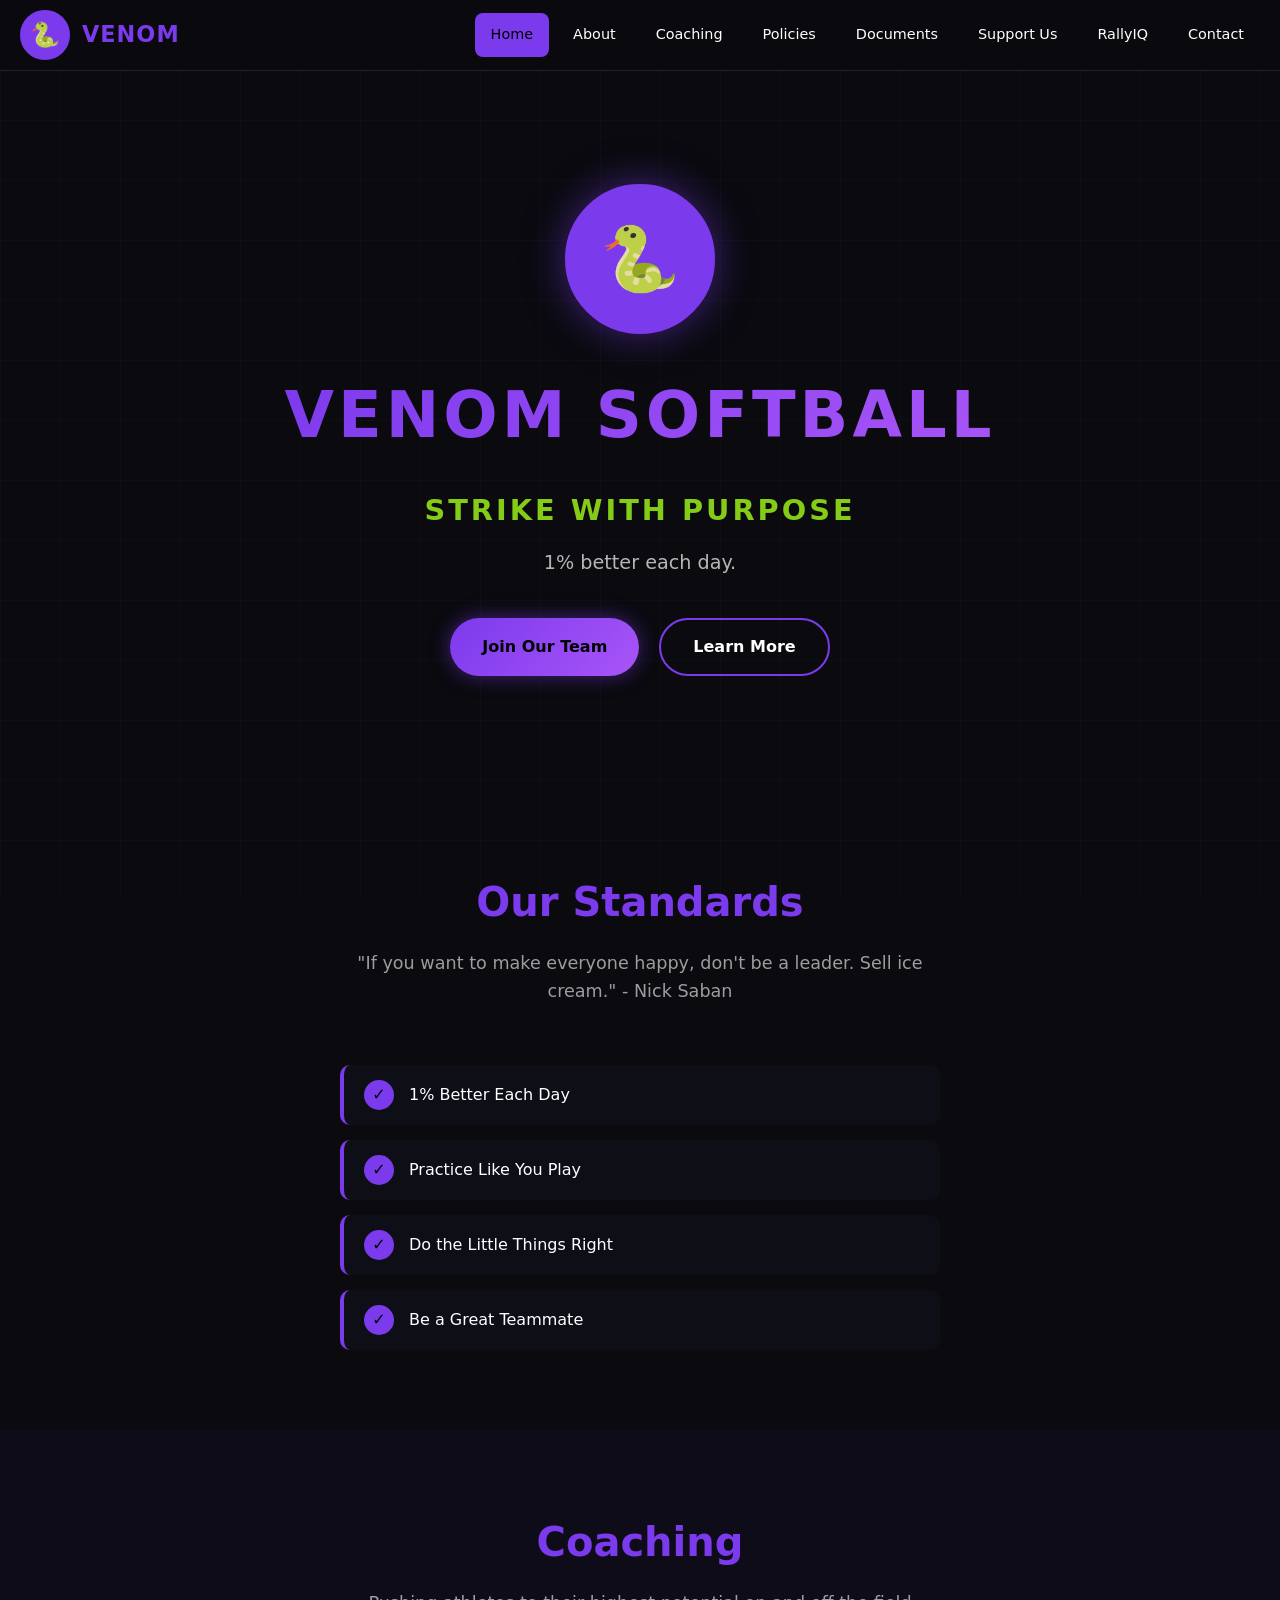
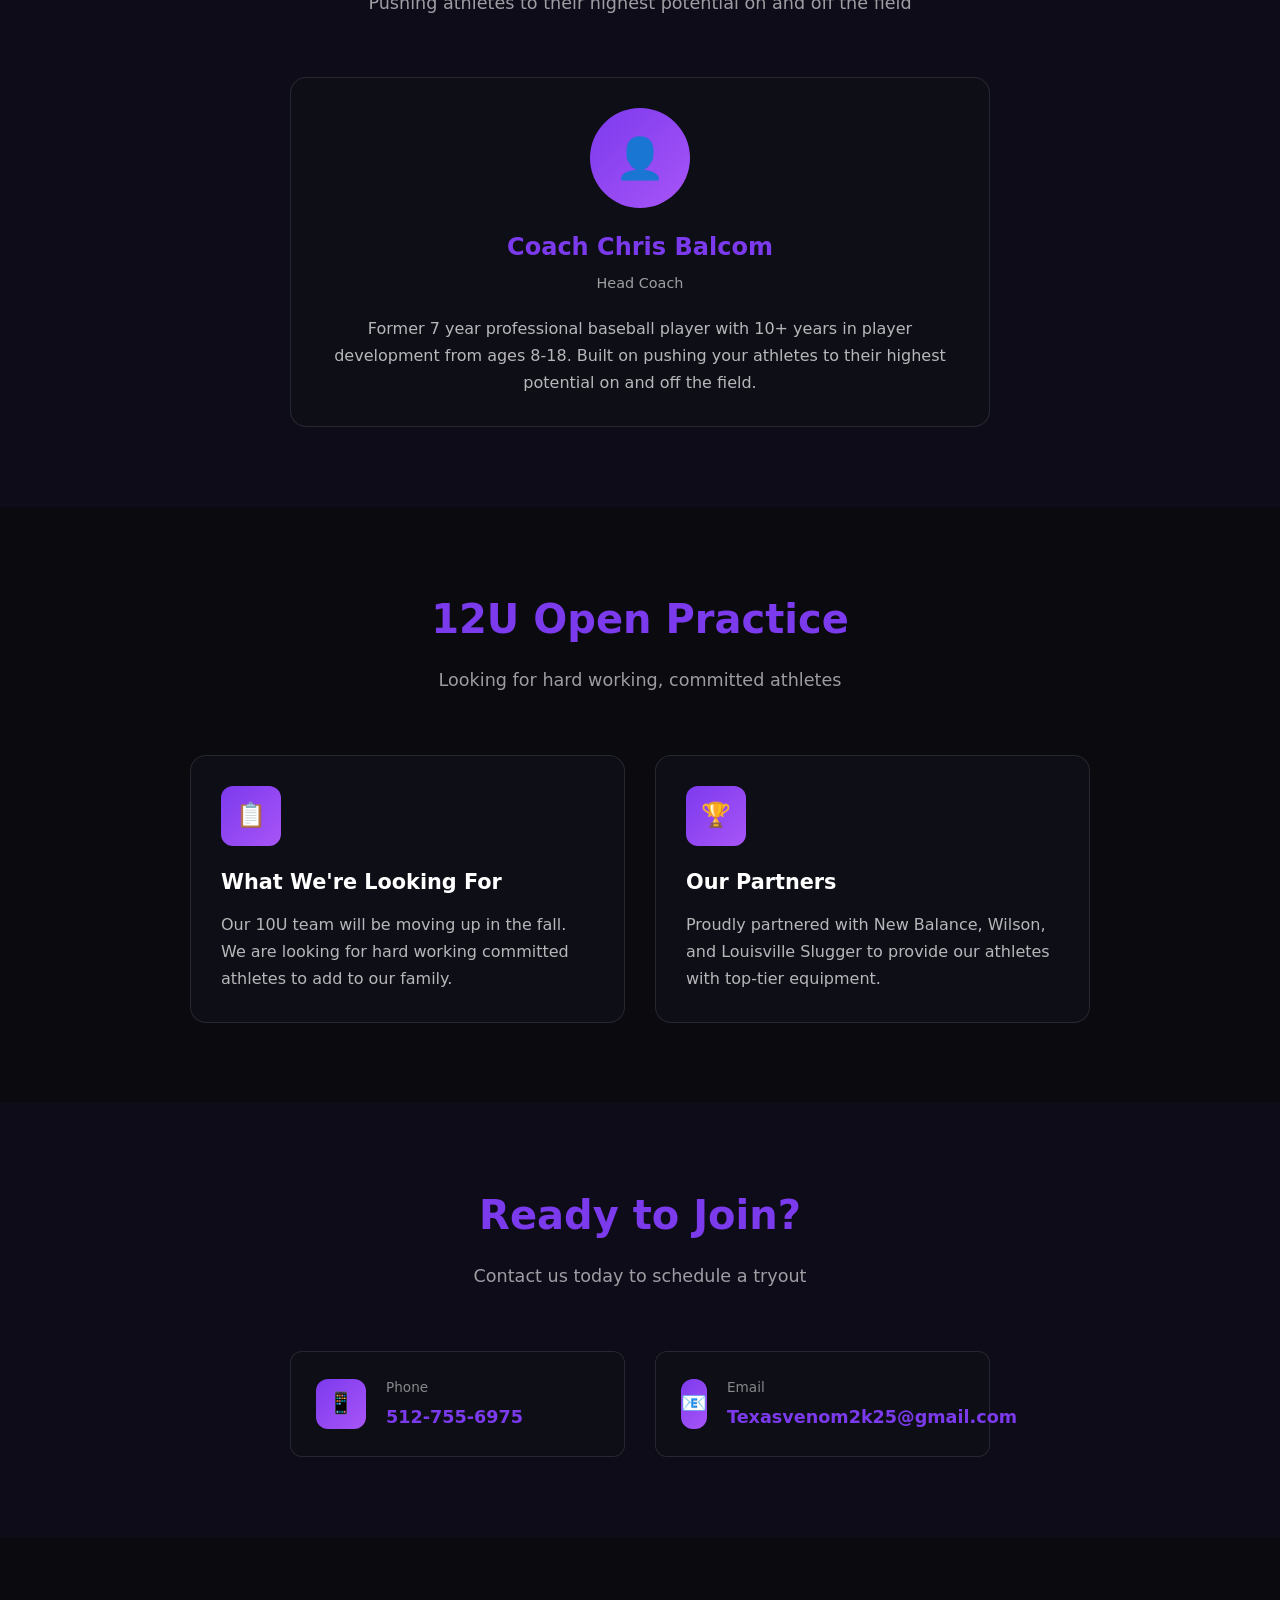
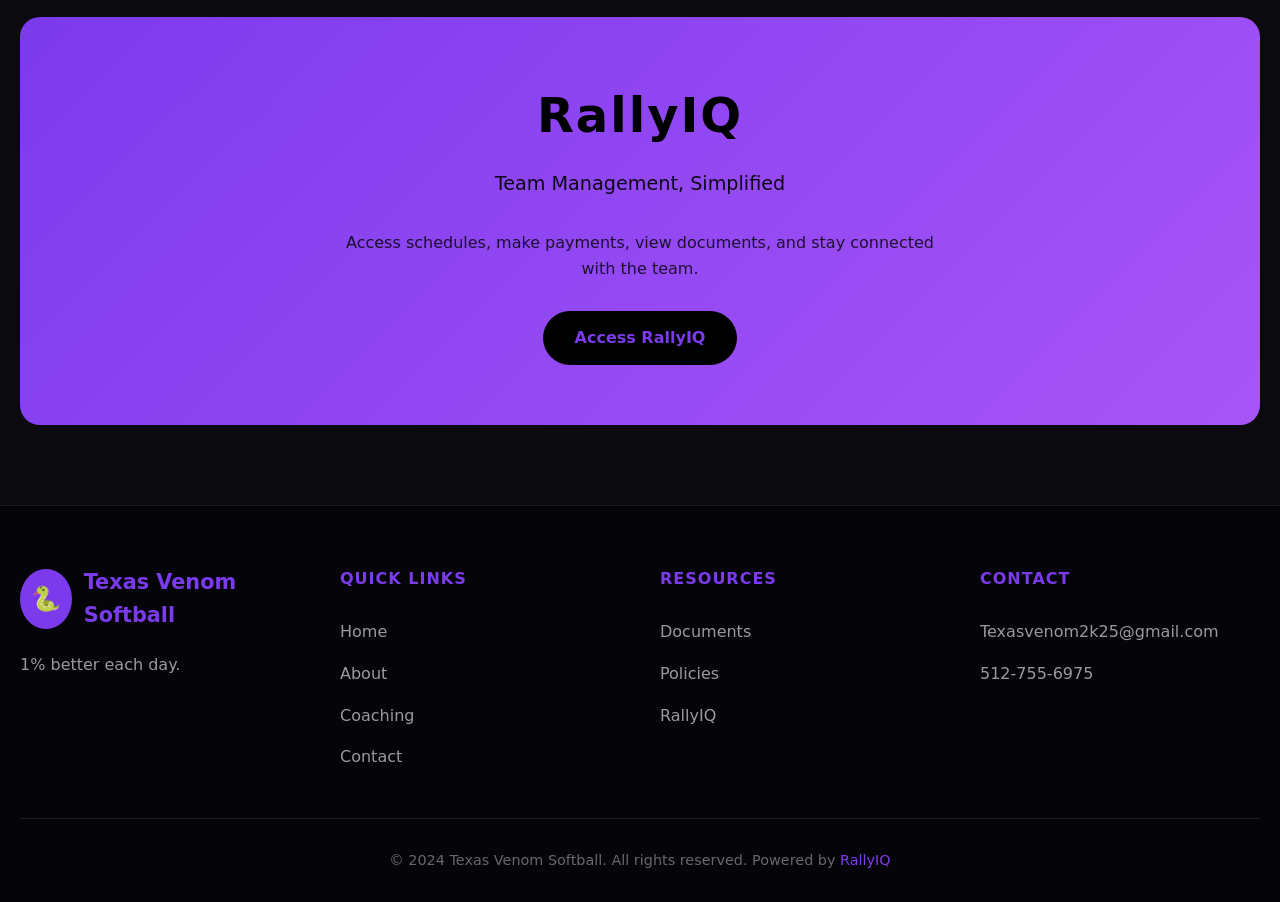
==== apps/team-template/venom/index.html @ 581c707a "Add files via upload" ====
<!DOCTYPE html>
<html lang="en">
<head>
  <meta charset="UTF-8">
  <meta name="viewport" content="width=device-width, initial-scale=1.0">
  <title>Texas Venom Softball</title>
  <link rel="stylesheet" href="../shared/styles.css">
  <style>
    :root {
      --color-primary: #7c3aed;
      --color-secondary: #000000;
      --color-accent: #84cc16;
      --color-text: #ffffff;
      --color-text-dark: #000000;
      --color-gradient: linear-gradient(135deg, #7c3aed, #a855f7);
      --color-glow: rgba(124, 58, 237, 0.5);
    }

    .texas-accent {
      color: var(--color-accent);
    }

    .snake-icon::before {
      content: "🐍";
    }
  </style>
</head>
<body>
  <div class="grid-bg"></div>

  <!-- Navigation -->
  <nav class="navbar">
    <div class="navbar-inner">
      <a href="index.html" class="navbar-brand">
        <div class="navbar-logo" style="background: var(--color-primary); display: flex; align-items: center; justify-content: center; font-size: 1.5rem;">🐍</div>
        <span class="navbar-title">VENOM</span>
      </a>
      <button class="navbar-toggle" onclick="toggleNav()">☰</button>
      <ul class="navbar-nav" id="navMenu">
        <li><a href="index.html" class="nav-link active">Home</a></li>
        <li><a href="about.html" class="nav-link">About</a></li>
        <li><a href="coaching.html" class="nav-link">Coaching</a></li>
        <li><a href="policies.html" class="nav-link">Policies</a></li>
        <li><a href="documents.html" class="nav-link">Documents</a></li>
        <li><a href="support.html" class="nav-link">Support Us</a></li>
        <li><a href="rallyiq.html" class="nav-link">RallyIQ</a></li>
        <li><a href="contact.html" class="nav-link">Contact</a></li>
      </ul>
    </div>
  </nav>

  <main class="main-content">
    <!-- Hero Section -->
    <section class="hero">
      <div class="hero-content">
        <div class="hero-logo" style="background: var(--color-primary); display: flex; align-items: center; justify-content: center; font-size: 4rem;">
          🐍
        </div>
        <h1 class="hero-title">VENOM SOFTBALL</h1>
        <p class="hero-slogan">Strike with Purpose</p>
        <p class="hero-tagline">1% better each day.</p>
        <div class="hero-cta">
          <a href="contact.html" class="btn btn-primary">Join Our Team</a>
          <a href="about.html" class="btn btn-outline">Learn More</a>
        </div>
      </div>
    </section>

    <!-- Our Standards -->
    <section class="section">
      <div class="container">
        <div class="section-header">
          <h2 class="section-title">Our Standards</h2>
          <p class="section-subtitle">"If you want to make everyone happy, don't be a leader. Sell ice cream." - Nick Saban</p>
        </div>
        <div style="max-width: 600px; margin: 0 auto;">
          <ul class="standards-list">
            <li>1% Better Each Day</li>
            <li>Practice Like You Play</li>
            <li>Do the Little Things Right</li>
            <li>Be a Great Teammate</li>
          </ul>
        </div>
      </div>
    </section>

    <!-- Coaching -->
    <section class="section" style="background: rgba(124, 58, 237, 0.05);">
      <div class="container">
        <div class="section-header">
          <h2 class="section-title">Coaching</h2>
          <p class="section-subtitle">Pushing athletes to their highest potential on and off the field</p>
        </div>
        <div class="card" style="max-width: 700px; margin: 0 auto; text-align: center;">
          <div style="width: 100px; height: 100px; border-radius: 50%; background: var(--color-gradient); margin: 0 auto 20px; display: flex; align-items: center; justify-content: center; font-size: 2.5rem;">👤</div>
          <h3 class="staff-name" style="font-size: 1.5rem; color: var(--color-primary);">Coach Chris Balcom</h3>
          <p class="staff-role" style="margin-bottom: 20px;">Head Coach</p>
          <p class="card-text">
            Former 7 year professional baseball player with 10+ years in player development from ages 8-18.
            Built on pushing your athletes to their highest potential on and off the field.
          </p>
        </div>
      </div>
    </section>

    <!-- Team Info -->
    <section class="section">
      <div class="container">
        <div class="section-header">
          <h2 class="section-title">12U Open Practice</h2>
          <p class="section-subtitle">Looking for hard working, committed athletes</p>
        </div>
        <div class="card-grid" style="max-width: 900px; margin: 0 auto;">
          <div class="card">
            <div class="card-icon">📋</div>
            <h3 class="card-title">What We're Looking For</h3>
            <p class="card-text">Our 10U team will be moving up in the fall. We are looking for hard working committed athletes to add to our family.</p>
          </div>
          <div class="card">
            <div class="card-icon">🏆</div>
            <h3 class="card-title">Our Partners</h3>
            <p class="card-text">Proudly partnered with New Balance, Wilson, and Louisville Slugger to provide our athletes with top-tier equipment.</p>
          </div>
        </div>
      </div>
    </section>

    <!-- Contact CTA -->
    <section class="section" style="background: rgba(124, 58, 237, 0.05);">
      <div class="container">
        <div class="section-header">
          <h2 class="section-title">Ready to Join?</h2>
          <p class="section-subtitle">Contact us today to schedule a tryout</p>
        </div>
        <div class="contact-grid" style="max-width: 700px; margin: 0 auto;">
          <div class="contact-item">
            <div class="contact-icon">📱</div>
            <div>
              <div class="contact-label">Phone</div>
              <a href="tel:512-755-6975" class="contact-value" style="color: var(--color-primary); text-decoration: none;">512-755-6975</a>
            </div>
          </div>
          <div class="contact-item">
            <div class="contact-icon">📧</div>
            <div>
              <div class="contact-label">Email</div>
              <a href="mailto:Texasvenom2k25@gmail.com" class="contact-value" style="color: var(--color-primary); text-decoration: none;">Texasvenom2k25@gmail.com</a>
            </div>
          </div>
        </div>
      </div>
    </section>

    <!-- RallyIQ CTA -->
    <section class="section">
      <div class="container">
        <div class="rallyiq-banner">
          <div class="rallyiq-logo">RallyIQ</div>
          <p class="rallyiq-tagline">Team Management, Simplified</p>
          <p style="color: var(--color-text-dark); opacity: 0.8; max-width: 600px; margin: 0 auto 30px;">
            Access schedules, make payments, view documents, and stay connected with the team.
          </p>
          <a href="rallyiq.html" class="btn" style="background: var(--color-text-dark); color: var(--color-primary);">
            Access RallyIQ
          </a>
        </div>
      </div>
    </section>
  </main>

  <!-- Footer -->
  <footer class="footer">
    <div class="footer-inner">
      <div class="footer-about">
        <div class="footer-brand">
          <div class="footer-logo" style="background: var(--color-primary); display: flex; align-items: center; justify-content: center; font-size: 1.5rem;">🐍</div>
          <span class="footer-title">Texas Venom Softball</span>
        </div>
        <p style="color: rgba(255,255,255,0.6); max-width: 300px;">1% better each day.</p>
      </div>

      <div class="footer-links">
        <h4>Quick Links</h4>
        <ul>
          <li><a href="index.html">Home</a></li>
          <li><a href="about.html">About</a></li>
          <li><a href="coaching.html">Coaching</a></li>
          <li><a href="contact.html">Contact</a></li>
        </ul>
      </div>

      <div class="footer-links">
        <h4>Resources</h4>
        <ul>
          <li><a href="documents.html">Documents</a></li>
          <li><a href="policies.html">Policies</a></li>
          <li><a href="rallyiq.html">RallyIQ</a></li>
        </ul>
      </div>

      <div class="footer-links">
        <h4>Contact</h4>
        <ul>
          <li><a href="mailto:Texasvenom2k25@gmail.com">Texasvenom2k25@gmail.com</a></li>
          <li><a href="tel:512-755-6975">512-755-6975</a></li>
        </ul>
      </div>
    </div>

    <div class="footer-bottom">
      <p>&copy; 2024 Texas Venom Softball. All rights reserved. Powered by <a href="rallyiq.html">RallyIQ</a></p>
    </div>
  </footer>

  <script>
    function toggleNav() {
      document.getElementById('navMenu').classList.toggle('active');
    }
  </script>
</body>
</html>
---- apps/team-template/shared/styles.css ----
/**
 * Team Template - Shared Styles
 * Uses CSS custom properties for theming
 */

/* Theme Variables - Set by JavaScript based on team config */
:root {
  --color-primary: #00bfff;
  --color-secondary: #000000;
  --color-accent: #ffffff;
  --color-text: #ffffff;
  --color-text-dark: #000000;
  --color-gradient: linear-gradient(135deg, #00bfff, #0080ff);
  --color-glow: rgba(0, 191, 255, 0.5);
  --color-bg: #0a0a0f;
  --color-card: rgba(15, 15, 25, 0.95);
  --color-border: rgba(255, 255, 255, 0.1);
}

/* Reset */
*, *::before, *::after {
  margin: 0;
  padding: 0;
  box-sizing: border-box;
}

html {
  scroll-behavior: smooth;
}

body {
  font-family: 'Segoe UI', system-ui, -apple-system, sans-serif;
  background: var(--color-bg);
  color: var(--color-text);
  min-height: 100vh;
  line-height: 1.6;
}

/* Grid Background */
.grid-bg {
  position: fixed;
  top: 0;
  left: 0;
  width: 100%;
  height: 100%;
  background:
    linear-gradient(90deg, rgba(255, 255, 255, 0.02) 1px, transparent 1px),
    linear-gradient(rgba(255, 255, 255, 0.02) 1px, transparent 1px);
  background-size: 60px 60px;
  pointer-events: none;
  z-index: -1;
}

/* Navigation */
.navbar {
  position: fixed;
  top: 0;
  left: 0;
  right: 0;
  z-index: 1000;
  background: rgba(10, 10, 15, 0.95);
  backdrop-filter: blur(20px);
  border-bottom: 1px solid var(--color-border);
  padding: 0 20px;
}

.navbar-inner {
  max-width: 1400px;
  margin: 0 auto;
  display: flex;
  align-items: center;
  justify-content: space-between;
  height: 70px;
}

.navbar-brand {
  display: flex;
  align-items: center;
  gap: 12px;
  text-decoration: none;
  color: var(--color-text);
}

.navbar-logo {
  width: 50px;
  height: 50px;
  border-radius: 50%;
  object-fit: cover;
  border: 2px solid var(--color-primary);
}

.navbar-title {
  font-size: 1.4rem;
  font-weight: 700;
  color: var(--color-primary);
  letter-spacing: 1px;
}

.navbar-nav {
  display: flex;
  gap: 8px;
  list-style: none;
}

.nav-link {
  display: block;
  padding: 10px 16px;
  color: var(--color-text);
  text-decoration: none;
  font-weight: 500;
  font-size: 0.9rem;
  border-radius: 8px;
  transition: all 0.2s ease;
}

.nav-link:hover {
  background: rgba(255, 255, 255, 0.1);
  color: var(--color-primary);
}

.nav-link.active {
  background: var(--color-primary);
  color: var(--color-text-dark);
}

.navbar-toggle {
  display: none;
  background: none;
  border: none;
  color: var(--color-text);
  font-size: 1.5rem;
  cursor: pointer;
}

/* Main Content */
.main-content {
  padding-top: 70px;
  min-height: 100vh;
}

.container {
  max-width: 1400px;
  margin: 0 auto;
  padding: 0 20px;
}

/* Hero Section */
.hero {
  position: relative;
  min-height: 80vh;
  display: flex;
  align-items: center;
  justify-content: center;
  text-align: center;
  padding: 80px 20px;
  overflow: hidden;
}

.hero-bg {
  position: absolute;
  top: 0;
  left: 0;
  width: 100%;
  height: 100%;
  background-size: cover;
  background-position: center;
  filter: brightness(0.3);
  z-index: -1;
}

.hero-content {
  position: relative;
  z-index: 1;
  max-width: 900px;
}

.hero-logo {
  width: 150px;
  height: 150px;
  margin: 0 auto 30px;
  border-radius: 50%;
  border: 4px solid var(--color-primary);
  box-shadow: 0 0 40px var(--color-glow);
  animation: logoPulse 3s ease-in-out infinite;
}

@keyframes logoPulse {
  0%, 100% { box-shadow: 0 0 40px var(--color-glow); }
  50% { box-shadow: 0 0 60px var(--color-glow), 0 0 80px var(--color-glow); }
}

.hero-title {
  font-size: 4rem;
  font-weight: 900;
  letter-spacing: 4px;
  margin-bottom: 20px;
  background: var(--color-gradient);
  -webkit-background-clip: text;
  -webkit-text-fill-color: transparent;
  background-clip: text;
  text-transform: uppercase;
}

.hero-slogan {
  font-size: 1.8rem;
  font-weight: 600;
  color: var(--color-accent);
  margin-bottom: 15px;
  text-transform: uppercase;
  letter-spacing: 3px;
}

.hero-tagline {
  font-size: 1.2rem;
  color: rgba(255, 255, 255, 0.7);
  margin-bottom: 40px;
}

.hero-cta {
  display: inline-flex;
  gap: 20px;
  flex-wrap: wrap;
  justify-content: center;
}

/* Buttons */
.btn {
  display: inline-flex;
  align-items: center;
  gap: 10px;
  padding: 14px 32px;
  font-size: 1rem;
  font-weight: 600;
  text-decoration: none;
  border-radius: 50px;
  cursor: pointer;
  transition: all 0.3s ease;
  border: none;
}

.btn-primary {
  background: var(--color-gradient);
  color: var(--color-text-dark);
  box-shadow: 0 0 20px var(--color-glow);
}

.btn-primary:hover {
  transform: translateY(-3px);
  box-shadow: 0 0 30px var(--color-glow);
}

.btn-outline {
  background: transparent;
  color: var(--color-text);
  border: 2px solid var(--color-primary);
}

.btn-outline:hover {
  background: var(--color-primary);
  color: var(--color-text-dark);
}

/* Sections */
.section {
  padding: 80px 0;
}

.section-header {
  text-align: center;
  margin-bottom: 60px;
}

.section-title {
  font-size: 2.5rem;
  font-weight: 800;
  margin-bottom: 15px;
  color: var(--color-primary);
}

.section-subtitle {
  font-size: 1.1rem;
  color: rgba(255, 255, 255, 0.6);
  max-width: 600px;
  margin: 0 auto;
}

/* Cards */
.card-grid {
  display: grid;
  grid-template-columns: repeat(auto-fit, minmax(300px, 1fr));
  gap: 30px;
}

.card {
  background: var(--color-card);
  border: 1px solid var(--color-border);
  border-radius: 16px;
  padding: 30px;
  transition: all 0.3s ease;
}

.card:hover {
  transform: translateY(-5px);
  border-color: var(--color-primary);
  box-shadow: 0 20px 40px rgba(0, 0, 0, 0.3);
}

.card-icon {
  width: 60px;
  height: 60px;
  display: flex;
  align-items: center;
  justify-content: center;
  background: var(--color-gradient);
  border-radius: 12px;
  font-size: 1.5rem;
  margin-bottom: 20px;
}

.card-title {
  font-size: 1.3rem;
  font-weight: 700;
  margin-bottom: 12px;
  color: var(--color-text);
}

.card-text {
  color: rgba(255, 255, 255, 0.7);
  line-height: 1.7;
}

/* Staff/Coaching Cards */
.staff-card {
  text-align: center;
}

.staff-photo {
  width: 120px;
  height: 120px;
  border-radius: 50%;
  object-fit: cover;
  border: 3px solid var(--color-primary);
  margin-bottom: 20px;
}

.staff-name {
  font-size: 1.2rem;
  font-weight: 700;
  color: var(--color-primary);
  margin-bottom: 5px;
}

.staff-role {
  font-size: 0.9rem;
  color: rgba(255, 255, 255, 0.6);
  margin-bottom: 15px;
}

/* Standards/Values List */
.standards-list {
  list-style: none;
  display: grid;
  gap: 15px;
}

.standards-list li {
  display: flex;
  align-items: center;
  gap: 15px;
  padding: 15px 20px;
  background: var(--color-card);
  border-radius: 10px;
  border-left: 4px solid var(--color-primary);
}

.standards-list li::before {
  content: "✓";
  display: flex;
  align-items: center;
  justify-content: center;
  width: 30px;
  height: 30px;
  background: var(--color-primary);
  color: var(--color-text-dark);
  border-radius: 50%;
  font-weight: bold;
}

/* RallyIQ Section */
.rallyiq-banner {
  background: var(--color-gradient);
  padding: 60px 40px;
  border-radius: 20px;
  text-align: center;
}

.rallyiq-logo {
  font-size: 3rem;
  font-weight: 900;
  color: var(--color-text-dark);
  margin-bottom: 15px;
  letter-spacing: 2px;
}

.rallyiq-tagline {
  font-size: 1.2rem;
  color: var(--color-text-dark);
  opacity: 0.9;
  margin-bottom: 30px;
}

/* Contact Section */
.contact-grid {
  display: grid;
  grid-template-columns: repeat(auto-fit, minmax(280px, 1fr));
  gap: 30px;
}

.contact-item {
  display: flex;
  align-items: center;
  gap: 20px;
  padding: 25px;
  background: var(--color-card);
  border-radius: 12px;
  border: 1px solid var(--color-border);
}

.contact-icon {
  width: 50px;
  height: 50px;
  display: flex;
  align-items: center;
  justify-content: center;
  background: var(--color-gradient);
  border-radius: 12px;
  font-size: 1.3rem;
}

.contact-label {
  font-size: 0.85rem;
  color: rgba(255, 255, 255, 0.5);
  margin-bottom: 5px;
}

.contact-value {
  font-size: 1.1rem;
  font-weight: 600;
  color: var(--color-text);
}

/* Footer */
.footer {
  background: rgba(5, 5, 10, 0.95);
  border-top: 1px solid var(--color-border);
  padding: 60px 20px 30px;
}

.footer-inner {
  max-width: 1400px;
  margin: 0 auto;
  display: grid;
  grid-template-columns: repeat(auto-fit, minmax(250px, 1fr));
  gap: 40px;
}

.footer-brand {
  display: flex;
  align-items: center;
  gap: 12px;
  margin-bottom: 20px;
}

.footer-logo {
  width: 60px;
  height: 60px;
  border-radius: 50%;
}

.footer-title {
  font-size: 1.3rem;
  font-weight: 700;
  color: var(--color-primary);
}

.footer-links h4 {
  color: var(--color-primary);
  margin-bottom: 20px;
  font-size: 1rem;
  text-transform: uppercase;
  letter-spacing: 1px;
}

.footer-links ul {
  list-style: none;
}

.footer-links a {
  display: block;
  color: rgba(255, 255, 255, 0.6);
  text-decoration: none;
  padding: 8px 0;
  transition: color 0.2s;
}

.footer-links a:hover {
  color: var(--color-primary);
}

.footer-bottom {
  max-width: 1400px;
  margin: 40px auto 0;
  padding-top: 30px;
  border-top: 1px solid var(--color-border);
  text-align: center;
  color: rgba(255, 255, 255, 0.4);
  font-size: 0.9rem;
}

.footer-bottom a {
  color: var(--color-primary);
  text-decoration: none;
}

/* Responsive */
@media (max-width: 1024px) {
  .navbar-nav {
    position: fixed;
    top: 70px;
    left: 0;
    right: 0;
    background: rgba(10, 10, 15, 0.98);
    flex-direction: column;
    padding: 20px;
    gap: 5px;
    transform: translateY(-100%);
    opacity: 0;
    visibility: hidden;
    transition: all 0.3s ease;
  }

  .navbar-nav.active {
    transform: translateY(0);
    opacity: 1;
    visibility: visible;
  }

  .navbar-toggle {
    display: block;
  }

  .hero-title {
    font-size: 2.5rem;
  }

  .hero-slogan {
    font-size: 1.3rem;
  }
}

@media (max-width: 640px) {
  .hero {
    min-height: 70vh;
    padding: 60px 20px;
  }

  .hero-logo {
    width: 100px;
    height: 100px;
  }

  .hero-title {
    font-size: 2rem;
  }

  .section {
    padding: 50px 0;
  }

  .section-title {
    font-size: 1.8rem;
  }
}
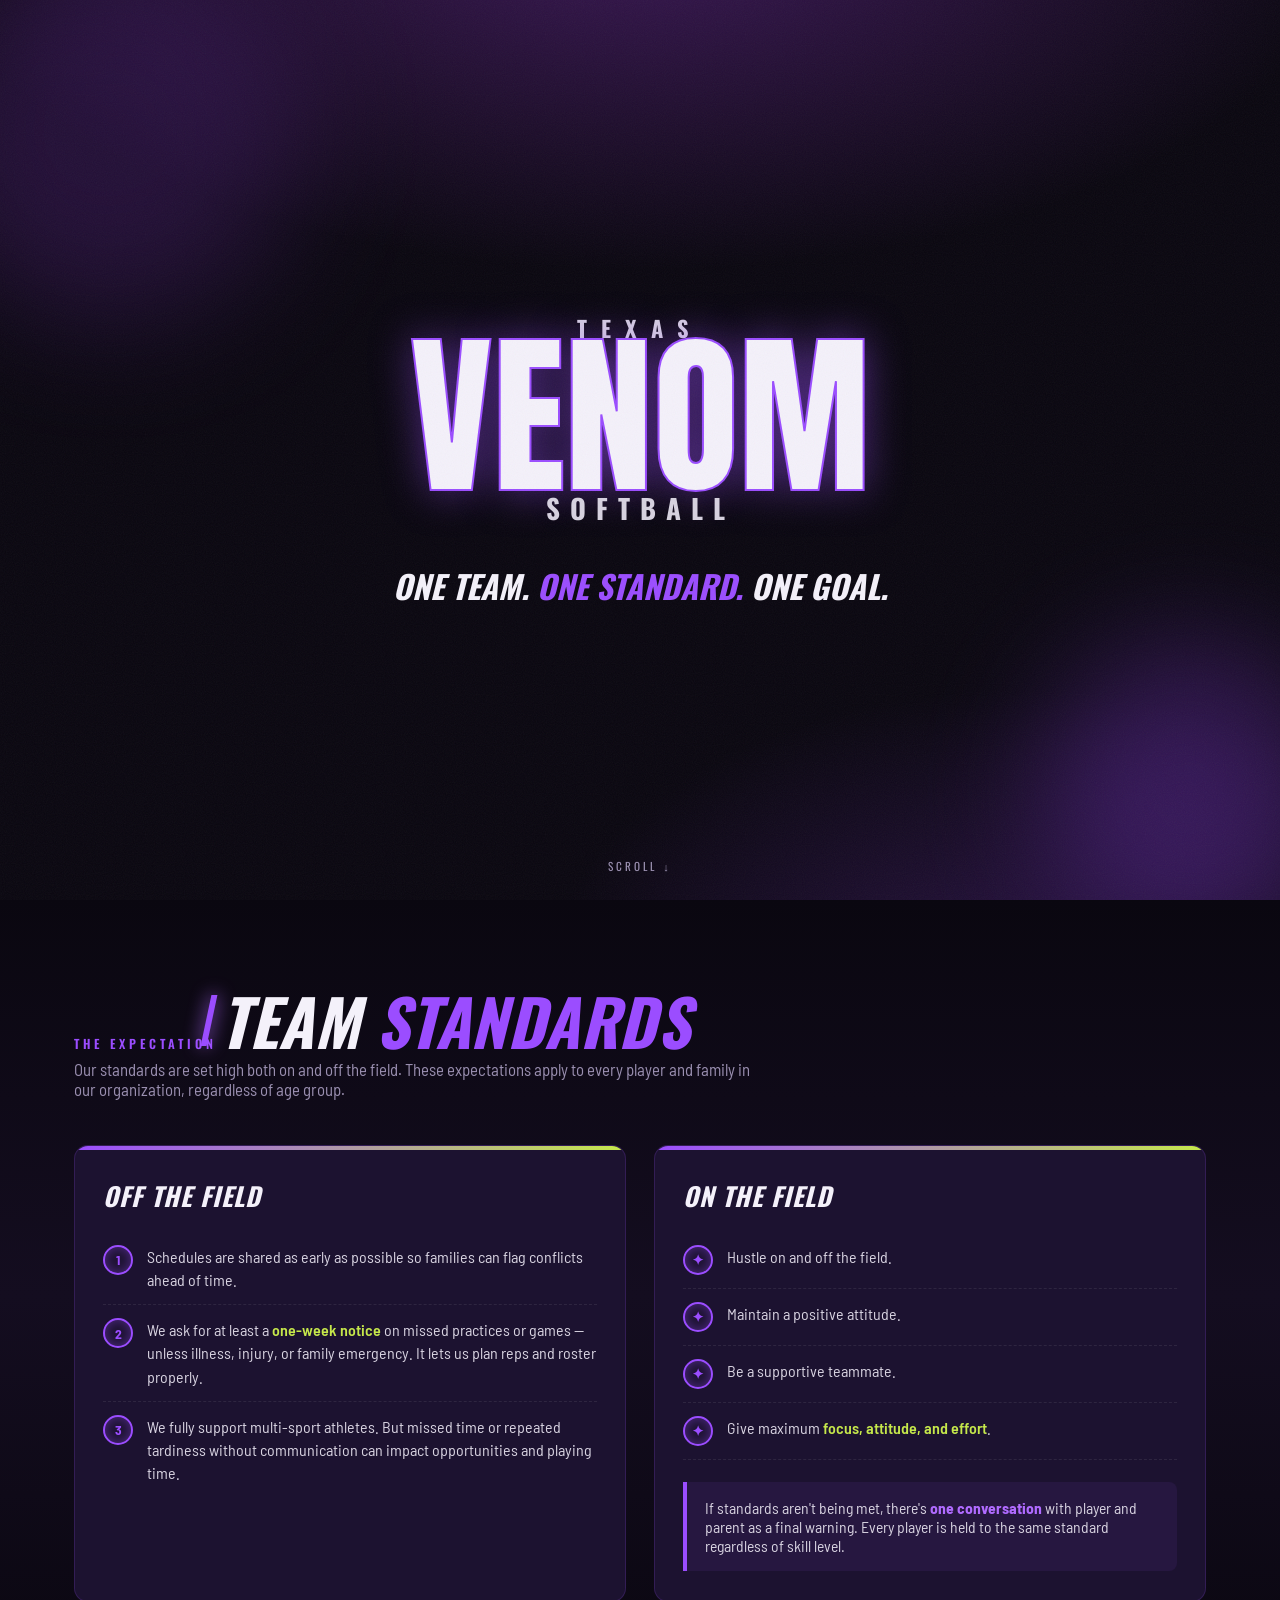
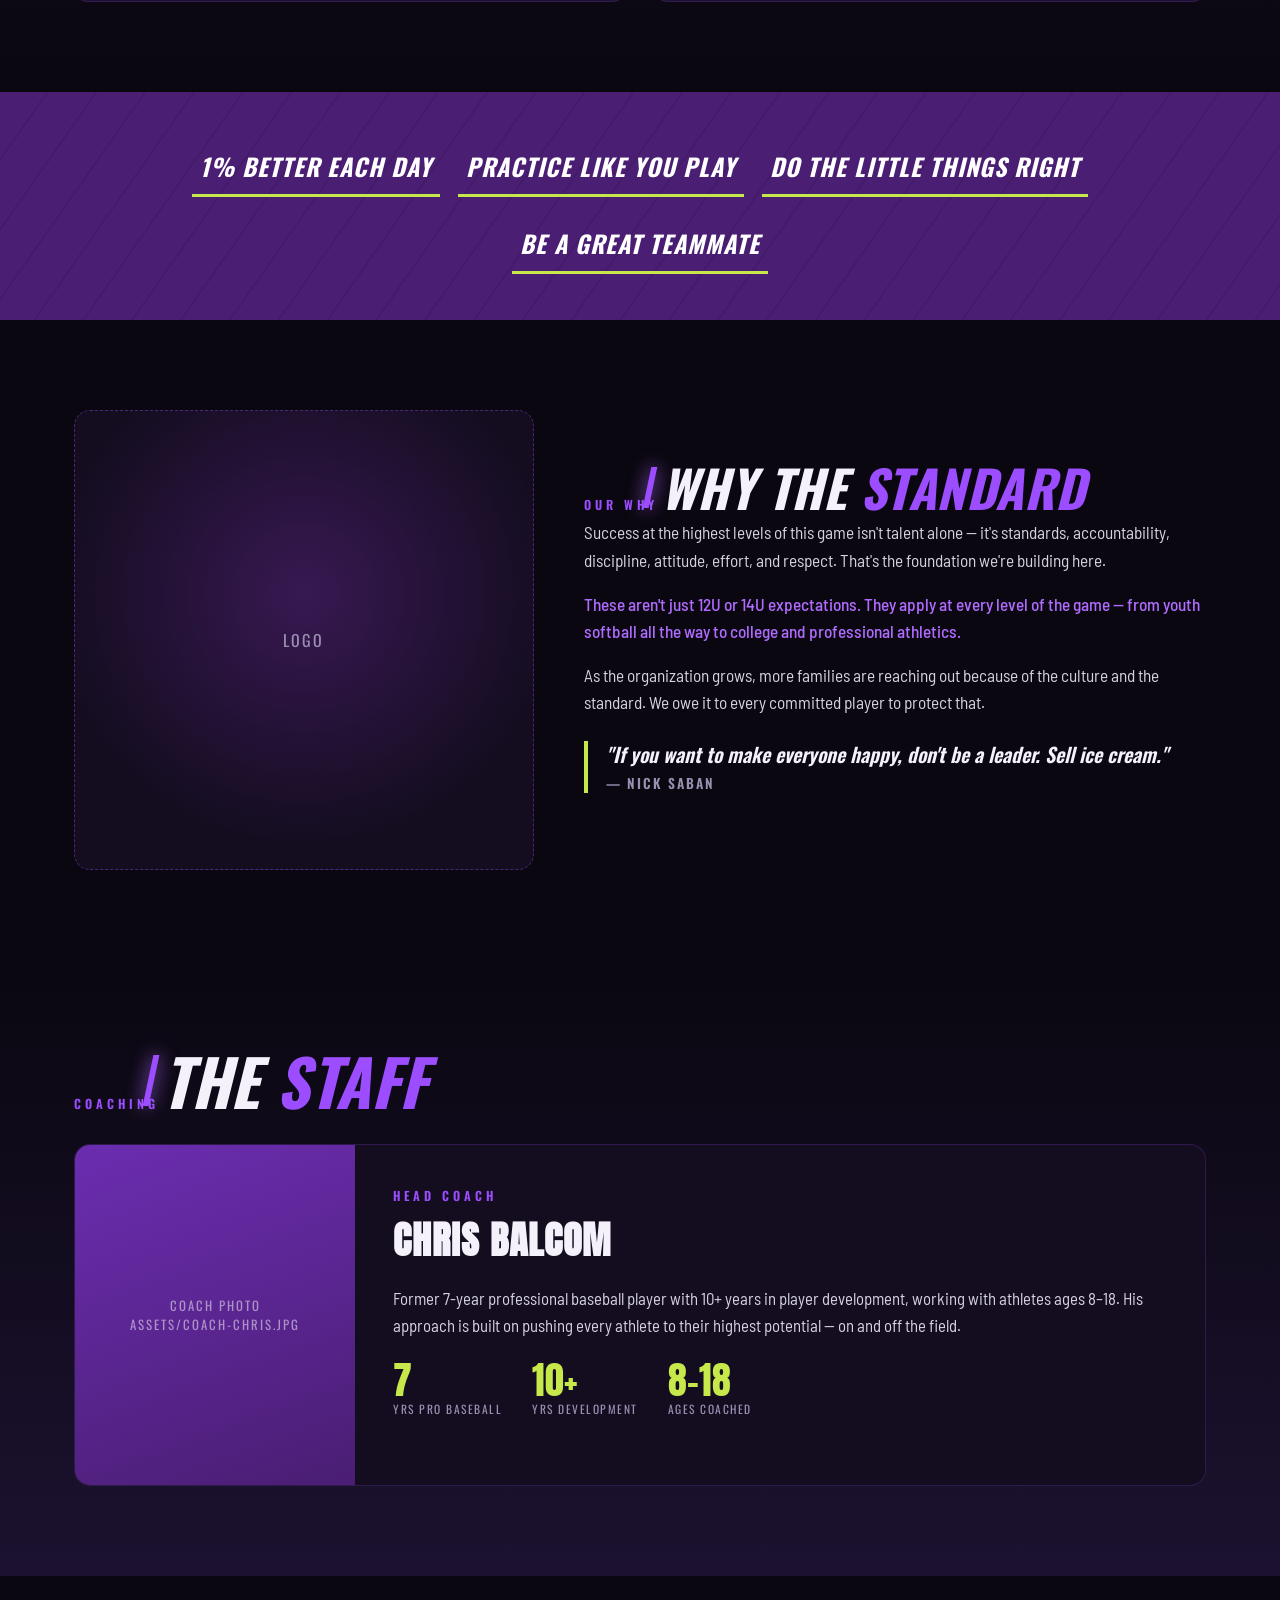
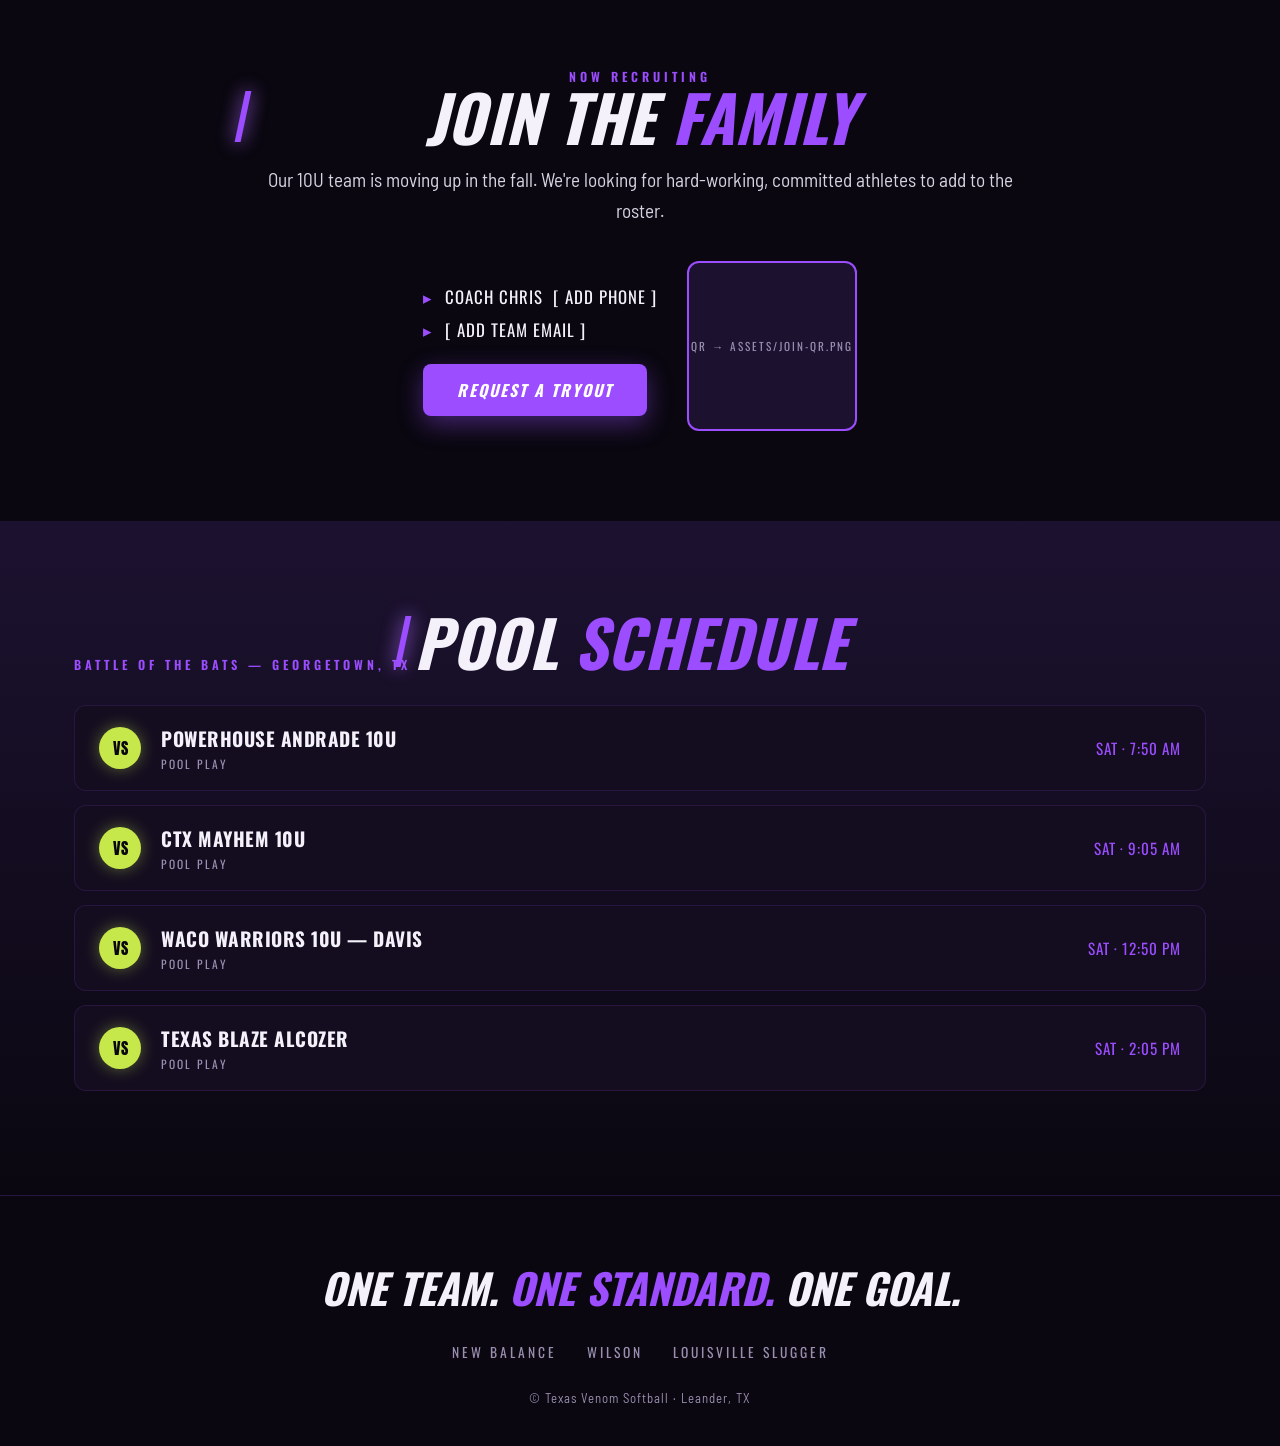
==== commit 0129b938: "Add files via upload" ====
--- a/apps/team-template/venom/index.html
+++ b/apps/team-template/venom/index.html
@@ -1,221 +1,406 @@
 <!DOCTYPE html>
 <html lang="en">
 <head>
-  <meta charset="UTF-8">
-  <meta name="viewport" content="width=device-width, initial-scale=1.0">
-  <title>Texas Venom Softball</title>
-  <link rel="stylesheet" href="../shared/styles.css">
-  <style>
-    :root {
-      --color-primary: #7c3aed;
-      --color-secondary: #000000;
-      --color-accent: #84cc16;
-      --color-text: #ffffff;
-      --color-text-dark: #000000;
-      --color-gradient: linear-gradient(135deg, #7c3aed, #a855f7);
-      --color-glow: rgba(124, 58, 237, 0.5);
-    }
-
-    .texas-accent {
-      color: var(--color-accent);
-    }
-
-    .snake-icon::before {
-      content: "🐍";
-    }
-  </style>
+<meta charset="UTF-8">
+<meta name="viewport" content="width=device-width, initial-scale=1.0">
+<title>Texas Venom Softball</title>
+<link rel="preconnect" href="https://fonts.googleapis.com">
+<link rel="preconnect" href="https://fonts.gstatic.com" crossorigin>
+<link href="https://fonts.googleapis.com/css2?family=Anton&family=Oswald:ital,wght@0,400;0,600;0,700;1,600;1,700&family=Barlow+Semi+Condensed:ital,wght@0,400;0,500;0,600;1,500&display=swap" rel="stylesheet">
+<style>
+  :root{
+    --black:#0a0710;
+    --panel:#140d20;
+    --panel-2:#1c1230;
+    --purple:#4a1e73;
+    --purple-mid:#6b2db0;
+    --purple-bright:#9b4dff;
+    --purple-glow:#b06bff;
+    --lime:#c6e84b;
+    --silver:#d7d2e0;
+    --white:#f4f1fa;
+    --muted:#9a8fb0;
+    --font-display:'Anton',sans-serif;
+    --font-head:'Oswald',sans-serif;
+    --font-body:'Barlow Semi Condensed',sans-serif;
+  }
+  *{margin:0;padding:0;box-sizing:border-box}
+  html{scroll-behavior:smooth}
+  body{
+    background:var(--black);
+    color:var(--white);
+    font-family:var(--font-body);
+    overflow-x:hidden;
+    position:relative;
+  }
+  /* grain overlay */
+  body::after{
+    content:"";position:fixed;inset:0;pointer-events:none;z-index:9999;opacity:.05;
+    background-image:url("data:image/svg+xml,%3Csvg xmlns='http://www.w3.org/2000/svg' width='200' height='200'%3E%3Cfilter id='n'%3E%3CfeTurbulence type='fractalNoise' baseFrequency='0.9' numOctaves='3'/%3E%3C/filter%3E%3Crect width='100%25' height='100%25' filter='url(%23n)'/%3E%3C/svg%3E");
+  }
+  ::selection{background:var(--purple-bright);color:#fff}
+
+  /* shared bits */
+  .wrap{max-width:1180px;margin:0 auto;padding:0 24px}
+  .slash-head{
+    font-family:var(--font-head);font-weight:700;font-style:italic;
+    text-transform:uppercase;letter-spacing:.5px;line-height:.95;
+    color:var(--white);position:relative;display:inline-block;
+  }
+  .slash-head .accent{color:var(--purple-bright)}
+  .slash-head::before{
+    content:"";position:absolute;left:-14px;top:8%;height:84%;width:6px;
+    background:var(--purple-bright);transform:skewX(-12deg);
+    box-shadow:0 0 18px var(--purple-glow);
+  }
+  .eyebrow{
+    font-family:var(--font-head);font-weight:600;text-transform:uppercase;
+    letter-spacing:4px;font-size:.78rem;color:var(--purple-bright);
+  }
+
+  /* ===== HERO ===== */
+  header.hero{
+    min-height:100vh;display:flex;flex-direction:column;justify-content:center;align-items:center;
+    text-align:center;position:relative;padding:80px 24px 60px;
+    background:
+      radial-gradient(1200px 600px at 50% -10%, rgba(123,45,176,.45), transparent 60%),
+      radial-gradient(800px 500px at 80% 110%, rgba(70,30,115,.5), transparent 60%),
+      var(--black);
+  }
+  /* texas-shaped paint splatters */
+  .hero .splatter{position:absolute;border-radius:50%;filter:blur(60px);opacity:.4;z-index:0}
+  .hero .splatter.a{width:380px;height:380px;background:var(--purple);top:-60px;left:-80px}
+  .hero .splatter.b{width:300px;height:300px;background:var(--purple-mid);bottom:-40px;right:-60px}
+  .hero-logo{
+    width:min(360px,72vw);height:auto;position:relative;z-index:2;
+    filter:drop-shadow(0 12px 40px rgba(155,77,255,.45));
+    opacity:0;transform:translateY(20px) scale(.96);
+    animation:rise .9s .1s cubic-bezier(.2,.7,.2,1) forwards;
+  }
+  /* fallback wordmark if no logo image present */
+  .hero-logo-fallback{position:relative;z-index:2}
+  .hero-state{
+    font-family:var(--font-head);font-weight:700;letter-spacing:14px;
+    color:var(--silver);font-size:1.4rem;text-transform:uppercase;
+    opacity:0;animation:rise .8s .25s ease forwards;
+  }
+  .hero-mark{
+    font-family:var(--font-display);font-size:clamp(4rem,16vw,11rem);line-height:.82;
+    text-transform:uppercase;color:var(--white);
+    text-shadow:0 0 40px rgba(155,77,255,.5);
+    -webkit-text-stroke:2px var(--purple-bright);
+    opacity:0;animation:rise .8s .15s ease forwards;
+  }
+  .hero-sub{
+    font-family:var(--font-head);font-weight:700;letter-spacing:10px;
+    color:var(--silver);font-size:clamp(1rem,3vw,1.7rem);text-transform:uppercase;
+    opacity:0;animation:rise .8s .35s ease forwards;
+  }
+  .tagline{
+    margin-top:34px;font-family:var(--font-head);font-style:italic;font-weight:700;
+    text-transform:uppercase;font-size:clamp(1.1rem,3.4vw,2rem);position:relative;z-index:2;
+    opacity:0;animation:rise .8s .5s ease forwards;
+  }
+  .tagline span{color:var(--purple-bright)}
+  .scroll-cue{
+    position:absolute;bottom:26px;left:50%;transform:translateX(-50%);
+    font-family:var(--font-head);text-transform:uppercase;letter-spacing:3px;
+    font-size:.7rem;color:var(--muted);z-index:2;animation:bob 2s ease-in-out infinite;
+  }
+  @keyframes rise{to{opacity:1;transform:none}}
+  @keyframes bob{0%,100%{transform:translate(-50%,0)}50%{transform:translate(-50%,8px)}}
+
+  /* ===== SECTION FRAME ===== */
+  section{padding:90px 0;position:relative}
+  .section-title{font-size:clamp(2.2rem,6vw,4rem);margin-bottom:8px}
+  .section-intro{color:var(--muted);max-width:680px;font-size:1.05rem;margin-bottom:46px;font-weight:400}
+
+  /* ===== STANDARDS ===== */
+  .standards{background:linear-gradient(180deg,var(--black),var(--panel) 50%,var(--black))}
+  .cols{display:grid;grid-template-columns:1fr 1fr;gap:28px}
+  .card{
+    background:var(--panel-2);border:1px solid rgba(155,77,255,.18);border-radius:14px;
+    padding:30px 28px;position:relative;overflow:hidden;
+  }
+  .card::before{
+    content:"";position:absolute;top:0;left:0;width:100%;height:4px;
+    background:linear-gradient(90deg,var(--purple-bright),var(--lime));
+  }
+  .card h3{
+    font-family:var(--font-head);font-style:italic;font-weight:700;text-transform:uppercase;
+    font-size:1.6rem;margin-bottom:18px;letter-spacing:1px;color:var(--white);
+  }
+  .std-item{display:flex;gap:14px;padding:13px 0;border-bottom:1px dashed rgba(255,255,255,.08)}
+  .std-item:last-child{border-bottom:none}
+  .std-item .dot{
+    flex:0 0 30px;height:30px;border-radius:50%;border:2px solid var(--purple-bright);
+    display:grid;place-items:center;color:var(--purple-bright);font-weight:700;font-size:.85rem;
+    box-shadow:0 0 12px rgba(155,77,255,.4) inset;
+  }
+  .std-item p{font-size:1rem;color:var(--silver);line-height:1.45}
+  .std-item p b{color:var(--lime);font-weight:600}
+  .final-note{
+    margin-top:22px;padding:16px 18px;border-left:4px solid var(--purple-bright);
+    background:rgba(155,77,255,.08);font-size:.98rem;color:var(--silver);border-radius:0 8px 8px 0;
+  }
+  .final-note b{color:var(--purple-glow)}
+
+  /* ===== CORE VALUES STRIP ===== */
+  .values{background:var(--purple);position:relative;overflow:hidden}
+  .values::before{
+    content:"";position:absolute;inset:0;opacity:.25;
+    background:repeating-linear-gradient(125deg,transparent,transparent 38px,rgba(0,0,0,.4) 38px,rgba(0,0,0,.4) 40px);
+  }
+  .values .wrap{position:relative;z-index:2;display:flex;flex-wrap:wrap;gap:18px;justify-content:center}
+  .value-pill{
+    font-family:var(--font-head);font-style:italic;font-weight:700;text-transform:uppercase;
+    font-size:clamp(1rem,2.5vw,1.5rem);color:#fff;letter-spacing:1px;
+    padding:10px 8px;border-bottom:3px solid var(--lime);
+  }
+
+  /* ===== OUR WHY ===== */
+  .why{background:var(--black)}
+  .why-grid{display:grid;grid-template-columns:.85fr 1.15fr;gap:50px;align-items:center}
+  .why-logo-slot{
+    aspect-ratio:1;border-radius:16px;border:1px dashed rgba(155,77,255,.4);
+    background:radial-gradient(circle at 50% 40%,rgba(123,45,176,.35),transparent 70%),var(--panel);
+    display:grid;place-items:center;overflow:hidden;
+  }
+  .why-logo-slot img{width:80%;height:auto}
+  .why-body p{font-size:1.08rem;line-height:1.6;color:var(--silver);margin-bottom:16px}
+  .why-body .hl{color:var(--purple-glow);font-weight:500}
+  .pull{
+    font-family:var(--font-head);font-style:italic;font-weight:600;font-size:1.25rem;
+    color:var(--white);border-left:4px solid var(--lime);padding-left:18px;margin:24px 0;line-height:1.3;
+  }
+  .pull cite{display:block;font-style:normal;font-size:.85rem;color:var(--muted);letter-spacing:2px;margin-top:8px;text-transform:uppercase}
+
+  /* ===== COACH ===== */
+  .coach{background:linear-gradient(180deg,var(--black),var(--panel-2))}
+  .coach-card{
+    display:grid;grid-template-columns:280px 1fr;gap:0;border-radius:16px;overflow:hidden;
+    border:1px solid rgba(155,77,255,.2);background:var(--panel);
+  }
+  .coach-photo{
+    background:linear-gradient(160deg,var(--purple-mid),var(--purple));min-height:340px;
+    display:grid;place-items:center;color:rgba(255,255,255,.5);position:relative;overflow:hidden;
+  }
+  .coach-photo img{width:100%;height:100%;object-fit:cover}
+  .coach-photo .ph{font-family:var(--font-head);text-transform:uppercase;letter-spacing:2px;font-size:.8rem;text-align:center;padding:0 20px}
+  .coach-info{padding:40px 38px}
+  .coach-info .role{color:var(--purple-bright)}
+  .coach-info h3{font-family:var(--font-display);font-size:2.4rem;text-transform:uppercase;margin:6px 0 16px;letter-spacing:1px}
+  .coach-info p{color:var(--silver);font-size:1.05rem;line-height:1.6;margin-bottom:14px}
+  .coach-stats{display:flex;gap:30px;margin-top:22px;flex-wrap:wrap}
+  .stat .num{font-family:var(--font-display);font-size:2.4rem;color:var(--lime);line-height:1}
+  .stat .lbl{font-family:var(--font-head);text-transform:uppercase;font-size:.72rem;letter-spacing:1.5px;color:var(--muted)}
+
+  /* ===== JOIN ===== */
+  .join{background:var(--black);text-align:center}
+  .join .wrap{max-width:820px}
+  .join p.lead{font-size:1.2rem;color:var(--silver);line-height:1.6;margin-bottom:34px}
+  .join-row{display:flex;gap:30px;justify-content:center;align-items:center;flex-wrap:wrap}
+  .contact-block{text-align:left}
+  .contact-block .line{
+    font-family:var(--font-head);text-transform:uppercase;letter-spacing:1px;font-size:1.05rem;
+    color:var(--white);margin:8px 0;display:flex;align-items:center;gap:12px;
+  }
+  .contact-block .line span{color:var(--purple-bright)}
+  .qr-slot{
+    width:170px;height:170px;border:2px solid var(--purple-bright);border-radius:12px;
+    display:grid;place-items:center;color:var(--muted);font-family:var(--font-head);
+    text-transform:uppercase;font-size:.7rem;letter-spacing:2px;background:var(--panel-2);
+  }
+  .qr-slot img{width:100%;height:100%;object-fit:contain;border-radius:10px}
+  .btn{
+    display:inline-block;margin-top:14px;font-family:var(--font-head);font-weight:700;font-style:italic;
+    text-transform:uppercase;letter-spacing:2px;background:var(--purple-bright);color:#fff;
+    padding:14px 34px;border-radius:8px;text-decoration:none;transition:.25s;
+    box-shadow:0 8px 24px rgba(155,77,255,.4);
+  }
+  .btn:hover{transform:translateY(-3px);background:var(--lime);color:var(--black)}
+
+  /* ===== SCHEDULE ===== */
+  .sched{background:linear-gradient(180deg,var(--panel-2),var(--black))}
+  .game{
+    display:grid;grid-template-columns:auto 1fr auto;gap:20px;align-items:center;
+    background:var(--panel);border:1px solid rgba(155,77,255,.15);border-radius:12px;
+    padding:18px 24px;margin-bottom:14px;transition:.25s;
+  }
+  .game:hover{border-color:var(--purple-bright);transform:translateX(6px)}
+  .game .ball{width:42px;height:42px;border-radius:50%;background:var(--lime);
+    display:grid;place-items:center;font-family:var(--font-display);color:var(--black);box-shadow:0 0 16px rgba(198,232,75,.4)}
+  .game .opp{font-family:var(--font-head);font-weight:700;text-transform:uppercase;font-size:1.2rem;letter-spacing:.5px}
+  .game .opp small{display:block;color:var(--muted);font-weight:400;letter-spacing:2px;font-size:.72rem;margin-top:2px}
+  .game .when{font-family:var(--font-head);text-transform:uppercase;color:var(--purple-bright);font-size:.95rem;text-align:right;letter-spacing:1px}
+
+  /* ===== FOOTER ===== */
+  footer{background:var(--black);border-top:1px solid rgba(155,77,255,.2);padding:60px 24px 40px;text-align:center}
+  .foot-tag{font-family:var(--font-head);font-style:italic;font-weight:700;text-transform:uppercase;
+    font-size:clamp(1.4rem,5vw,2.6rem);margin-bottom:24px}
+  .foot-tag span{color:var(--purple-bright)}
+  .partners{display:flex;gap:30px;justify-content:center;flex-wrap:wrap;margin-bottom:28px;
+    font-family:var(--font-head);text-transform:uppercase;letter-spacing:3px;color:var(--muted);font-size:.85rem}
+  .copy{color:var(--muted);font-size:.8rem;letter-spacing:1px}
+
+  @media(max-width:820px){
+    .cols,.why-grid{grid-template-columns:1fr}
+    .coach-card{grid-template-columns:1fr}
+    .coach-photo{min-height:240px}
+    .game{grid-template-columns:auto 1fr;gap:14px}
+    .game .when{grid-column:2;text-align:left}
+  }
+</style>
 </head>
 <body>
-  <div class="grid-bg"></div>
-
-  <!-- Navigation -->
-  <nav class="navbar">
-    <div class="navbar-inner">
-      <a href="index.html" class="navbar-brand">
-        <div class="navbar-logo" style="background: var(--color-primary); display: flex; align-items: center; justify-content: center; font-size: 1.5rem;">🐍</div>
-        <span class="navbar-title">VENOM</span>
-      </a>
-      <button class="navbar-toggle" onclick="toggleNav()">☰</button>
-      <ul class="navbar-nav" id="navMenu">
-        <li><a href="index.html" class="nav-link active">Home</a></li>
-        <li><a href="about.html" class="nav-link">About</a></li>
-        <li><a href="coaching.html" class="nav-link">Coaching</a></li>
-        <li><a href="policies.html" class="nav-link">Policies</a></li>
-        <li><a href="documents.html" class="nav-link">Documents</a></li>
-        <li><a href="support.html" class="nav-link">Support Us</a></li>
-        <li><a href="rallyiq.html" class="nav-link">RallyIQ</a></li>
-        <li><a href="contact.html" class="nav-link">Contact</a></li>
-      </ul>
+
+<!-- ===================== HERO ===================== -->
+<header class="hero">
+  <div class="splatter a"></div>
+  <div class="splatter b"></div>
+
+  <!-- Drop the team mascot logo at assets/venom-logo.png. If absent, the wordmark below shows. -->
+  <img class="hero-logo" src="assets/venom-logo.png" alt="Texas Venom Softball"
+       onerror="this.style.display='none';document.getElementById('wm').style.display='block'">
+
+  <div id="wm" class="hero-logo-fallback" style="display:none">
+    <div class="hero-state">Texas</div>
+    <div class="hero-mark">Venom</div>
+    <div class="hero-sub">Softball</div>
+  </div>
+
+  <div class="tagline">One Team. <span>One Standard.</span> One Goal.</div>
+  <div class="scroll-cue">Scroll ↓</div>
+</header>
+
+<!-- ===================== STANDARDS ===================== -->
+<section class="standards">
+  <div class="wrap">
+    <span class="eyebrow">The Expectation</span>
+    <h2 class="slash-head section-title">Team <span class="accent">Standards</span></h2>
+    <p class="section-intro">Our standards are set high both on and off the field. These expectations apply to every player and family in our organization, regardless of age group.</p>
+
+    <div class="cols">
+      <div class="card">
+        <h3>Off The Field</h3>
+        <div class="std-item"><div class="dot">1</div><p>Schedules are shared as early as possible so families can flag conflicts ahead of time.</p></div>
+        <div class="std-item"><div class="dot">2</div><p>We ask for at least a <b>one-week notice</b> on missed practices or games — unless illness, injury, or family emergency. It lets us plan reps and roster properly.</p></div>
+        <div class="std-item"><div class="dot">3</div><p>We fully support multi-sport athletes. But missed time or repeated tardiness without communication can impact opportunities and playing time.</p></div>
+      </div>
+
+      <div class="card">
+        <h3>On The Field</h3>
+        <div class="std-item"><div class="dot">✦</div><p>Hustle on and off the field.</p></div>
+        <div class="std-item"><div class="dot">✦</div><p>Maintain a positive attitude.</p></div>
+        <div class="std-item"><div class="dot">✦</div><p>Be a supportive teammate.</p></div>
+        <div class="std-item"><div class="dot">✦</div><p>Give maximum <b>focus, attitude, and effort</b>.</p></div>
+        <div class="final-note">If standards aren't being met, there's <b>one conversation</b> with player and parent as a final warning. Every player is held to the same standard regardless of skill level.</div>
+      </div>
     </div>
-  </nav>
-
-  <main class="main-content">
-    <!-- Hero Section -->
-    <section class="hero">
-      <div class="hero-content">
-        <div class="hero-logo" style="background: var(--color-primary); display: flex; align-items: center; justify-content: center; font-size: 4rem;">
-          🐍
+  </div>
+</section>
+
+<!-- ===================== CORE VALUES ===================== -->
+<section class="values" style="padding:46px 0">
+  <div class="wrap">
+    <div class="value-pill">1% Better Each Day</div>
+    <div class="value-pill">Practice Like You Play</div>
+    <div class="value-pill">Do The Little Things Right</div>
+    <div class="value-pill">Be A Great Teammate</div>
+  </div>
+</section>
+
+<!-- ===================== OUR WHY ===================== -->
+<section class="why">
+  <div class="wrap why-grid">
+    <div class="why-logo-slot">
+      <img src="assets/venom-logo.png" alt="Venom Softball"
+           onerror="this.parentNode.innerHTML='<span style=&quot;color:var(--muted);font-family:var(--font-head);letter-spacing:2px&quot;>LOGO</span>'">
+    </div>
+    <div class="why-body">
+      <span class="eyebrow">Our Why</span>
+      <h2 class="slash-head section-title" style="font-size:clamp(2rem,5vw,3.2rem)">Why The <span class="accent">Standard</span></h2>
+      <p>Success at the highest levels of this game isn't talent alone — it's standards, accountability, discipline, attitude, effort, and respect. That's the foundation we're building here.</p>
+      <p class="hl">These aren't just 12U or 14U expectations. They apply at every level of the game — from youth softball all the way to college and professional athletics.</p>
+      <p>As the organization grows, more families are reaching out because of the culture and the standard. We owe it to every committed player to protect that.</p>
+      <div class="pull">"If you want to make everyone happy, don't be a leader. Sell ice cream."<cite>— Nick Saban</cite></div>
+    </div>
+  </div>
+</section>
+
+<!-- ===================== COACH ===================== -->
+<section class="coach">
+  <div class="wrap">
+    <span class="eyebrow">Coaching</span>
+    <h2 class="slash-head section-title" style="margin-bottom:34px">The <span class="accent">Staff</span></h2>
+    <div class="coach-card">
+      <div class="coach-photo">
+        <!-- Optional: assets/coach-chris.jpg -->
+        <img src="assets/coach-chris.jpg" alt="" onerror="this.style.display='none';this.nextElementSibling.style.display='block'">
+        <span class="ph" style="display:none">Coach photo<br>assets/coach-chris.jpg</span>
+      </div>
+      <div class="coach-info">
+        <span class="role eyebrow">Head Coach</span>
+        <h3>Chris Balcom</h3>
+        <p>Former 7-year professional baseball player with 10+ years in player development, working with athletes ages 8–18. His approach is built on pushing every athlete to their highest potential — on and off the field.</p>
+        <div class="coach-stats">
+          <div class="stat"><div class="num">7</div><div class="lbl">Yrs Pro Baseball</div></div>
+          <div class="stat"><div class="num">10+</div><div class="lbl">Yrs Development</div></div>
+          <div class="stat"><div class="num">8–18</div><div class="lbl">Ages Coached</div></div>
         </div>
-        <h1 class="hero-title">VENOM SOFTBALL</h1>
-        <p class="hero-slogan">Strike with Purpose</p>
-        <p class="hero-tagline">1% better each day.</p>
-        <div class="hero-cta">
-          <a href="contact.html" class="btn btn-primary">Join Our Team</a>
-          <a href="about.html" class="btn btn-outline">Learn More</a>
-        </div>
-      </div>
-    </section>
-
-    <!-- Our Standards -->
-    <section class="section">
-      <div class="container">
-        <div class="section-header">
-          <h2 class="section-title">Our Standards</h2>
-          <p class="section-subtitle">"If you want to make everyone happy, don't be a leader. Sell ice cream." - Nick Saban</p>
-        </div>
-        <div style="max-width: 600px; margin: 0 auto;">
-          <ul class="standards-list">
-            <li>1% Better Each Day</li>
-            <li>Practice Like You Play</li>
-            <li>Do the Little Things Right</li>
-            <li>Be a Great Teammate</li>
-          </ul>
-        </div>
-      </div>
-    </section>
-
-    <!-- Coaching -->
-    <section class="section" style="background: rgba(124, 58, 237, 0.05);">
-      <div class="container">
-        <div class="section-header">
-          <h2 class="section-title">Coaching</h2>
-          <p class="section-subtitle">Pushing athletes to their highest potential on and off the field</p>
-        </div>
-        <div class="card" style="max-width: 700px; margin: 0 auto; text-align: center;">
-          <div style="width: 100px; height: 100px; border-radius: 50%; background: var(--color-gradient); margin: 0 auto 20px; display: flex; align-items: center; justify-content: center; font-size: 2.5rem;">👤</div>
-          <h3 class="staff-name" style="font-size: 1.5rem; color: var(--color-primary);">Coach Chris Balcom</h3>
-          <p class="staff-role" style="margin-bottom: 20px;">Head Coach</p>
-          <p class="card-text">
-            Former 7 year professional baseball player with 10+ years in player development from ages 8-18.
-            Built on pushing your athletes to their highest potential on and off the field.
-          </p>
-        </div>
-      </div>
-    </section>
-
-    <!-- Team Info -->
-    <section class="section">
-      <div class="container">
-        <div class="section-header">
-          <h2 class="section-title">12U Open Practice</h2>
-          <p class="section-subtitle">Looking for hard working, committed athletes</p>
-        </div>
-        <div class="card-grid" style="max-width: 900px; margin: 0 auto;">
-          <div class="card">
-            <div class="card-icon">📋</div>
-            <h3 class="card-title">What We're Looking For</h3>
-            <p class="card-text">Our 10U team will be moving up in the fall. We are looking for hard working committed athletes to add to our family.</p>
-          </div>
-          <div class="card">
-            <div class="card-icon">🏆</div>
-            <h3 class="card-title">Our Partners</h3>
-            <p class="card-text">Proudly partnered with New Balance, Wilson, and Louisville Slugger to provide our athletes with top-tier equipment.</p>
-          </div>
-        </div>
-      </div>
-    </section>
-
-    <!-- Contact CTA -->
-    <section class="section" style="background: rgba(124, 58, 237, 0.05);">
-      <div class="container">
-        <div class="section-header">
-          <h2 class="section-title">Ready to Join?</h2>
-          <p class="section-subtitle">Contact us today to schedule a tryout</p>
-        </div>
-        <div class="contact-grid" style="max-width: 700px; margin: 0 auto;">
-          <div class="contact-item">
-            <div class="contact-icon">📱</div>
-            <div>
-              <div class="contact-label">Phone</div>
-              <a href="tel:512-755-6975" class="contact-value" style="color: var(--color-primary); text-decoration: none;">512-755-6975</a>
-            </div>
-          </div>
-          <div class="contact-item">
-            <div class="contact-icon">📧</div>
-            <div>
-              <div class="contact-label">Email</div>
-              <a href="mailto:Texasvenom2k25@gmail.com" class="contact-value" style="color: var(--color-primary); text-decoration: none;">Texasvenom2k25@gmail.com</a>
-            </div>
-          </div>
-        </div>
-      </div>
-    </section>
-
-    <!-- RallyIQ CTA -->
-    <section class="section">
-      <div class="container">
-        <div class="rallyiq-banner">
-          <div class="rallyiq-logo">RallyIQ</div>
-          <p class="rallyiq-tagline">Team Management, Simplified</p>
-          <p style="color: var(--color-text-dark); opacity: 0.8; max-width: 600px; margin: 0 auto 30px;">
-            Access schedules, make payments, view documents, and stay connected with the team.
-          </p>
-          <a href="rallyiq.html" class="btn" style="background: var(--color-text-dark); color: var(--color-primary);">
-            Access RallyIQ
-          </a>
-        </div>
-      </div>
-    </section>
-  </main>
-
-  <!-- Footer -->
-  <footer class="footer">
-    <div class="footer-inner">
-      <div class="footer-about">
-        <div class="footer-brand">
-          <div class="footer-logo" style="background: var(--color-primary); display: flex; align-items: center; justify-content: center; font-size: 1.5rem;">🐍</div>
-          <span class="footer-title">Texas Venom Softball</span>
-        </div>
-        <p style="color: rgba(255,255,255,0.6); max-width: 300px;">1% better each day.</p>
-      </div>
-
-      <div class="footer-links">
-        <h4>Quick Links</h4>
-        <ul>
-          <li><a href="index.html">Home</a></li>
-          <li><a href="about.html">About</a></li>
-          <li><a href="coaching.html">Coaching</a></li>
-          <li><a href="contact.html">Contact</a></li>
-        </ul>
-      </div>
-
-      <div class="footer-links">
-        <h4>Resources</h4>
-        <ul>
-          <li><a href="documents.html">Documents</a></li>
-          <li><a href="policies.html">Policies</a></li>
-          <li><a href="rallyiq.html">RallyIQ</a></li>
-        </ul>
-      </div>
-
-      <div class="footer-links">
-        <h4>Contact</h4>
-        <ul>
-          <li><a href="mailto:Texasvenom2k25@gmail.com">Texasvenom2k25@gmail.com</a></li>
-          <li><a href="tel:512-755-6975">512-755-6975</a></li>
-        </ul>
       </div>
     </div>
-
-    <div class="footer-bottom">
-      <p>&copy; 2024 Texas Venom Softball. All rights reserved. Powered by <a href="rallyiq.html">RallyIQ</a></p>
+  </div>
+</section>
+
+<!-- ===================== JOIN ===================== -->
+<section class="join">
+  <div class="wrap">
+    <span class="eyebrow">Now Recruiting</span>
+    <h2 class="slash-head section-title" style="display:block;margin-bottom:18px">Join The <span class="accent">Family</span></h2>
+    <p class="lead">Our 10U team is moving up in the fall. We're looking for hard-working, committed athletes to add to the roster.</p>
+    <div class="join-row">
+      <div class="contact-block">
+        <div class="line"><span>▸</span> Coach Chris &nbsp;[ add phone ]</div>
+        <div class="line"><span>▸</span> [ add team email ]</div>
+        <a class="btn" href="#">Request a Tryout</a>
+      </div>
+      <div class="qr-slot">
+        <img src="assets/join-qr.png" alt="" onerror="this.parentNode.textContent='QR → assets/join-qr.png'">
+      </div>
     </div>
-  </footer>
-
-  <script>
-    function toggleNav() {
-      document.getElementById('navMenu').classList.toggle('active');
-    }
-  </script>
+  </div>
+</section>
+
+<!-- ===================== SCHEDULE (sample) ===================== -->
+<section class="sched">
+  <div class="wrap">
+    <span class="eyebrow">Battle of the Bats — Georgetown, TX</span>
+    <h2 class="slash-head section-title" style="margin-bottom:34px">Pool <span class="accent">Schedule</span></h2>
+
+    <div class="game"><div class="ball">VS</div><div class="opp">Powerhouse Andrade 10U<small>Pool Play</small></div><div class="when">Sat · 7:50 AM</div></div>
+    <div class="game"><div class="ball">VS</div><div class="opp">CTX Mayhem 10U<small>Pool Play</small></div><div class="when">Sat · 9:05 AM</div></div>
+    <div class="game"><div class="ball">VS</div><div class="opp">Waco Warriors 10U — Davis<small>Pool Play</small></div><div class="when">Sat · 12:50 PM</div></div>
+    <div class="game"><div class="ball">VS</div><div class="opp">Texas Blaze Alcozer<small>Pool Play</small></div><div class="when">Sat · 2:05 PM</div></div>
+  </div>
+</section>
+
+<!-- ===================== FOOTER ===================== -->
+<footer>
+  <div class="foot-tag">One Team. <span>One Standard.</span> One Goal.</div>
+  <div class="partners"><span>New Balance</span><span>Wilson</span><span>Louisville Slugger</span></div>
+  <div class="copy">© <span id="yr"></span> Texas Venom Softball · Leander, TX</div>
+</footer>
+
+<script>
+  document.getElementById('yr').textContent = new Date().getFullYear();
+  // light scroll-reveal
+  const io = new IntersectionObserver((es)=>es.forEach(e=>{
+    if(e.isIntersecting){e.target.style.opacity=1;e.target.style.transform='none';e.target.style.transition='.7s ease';io.unobserve(e.target);}
+  },{threshold:.12});
+  document.querySelectorAll('section .wrap > *, .card, .game').forEach(el=>{
+    el.style.opacity=0;el.style.transform='translateY(24px)';io.observe(el);
+  });
+</script>
 </body>
 </html>
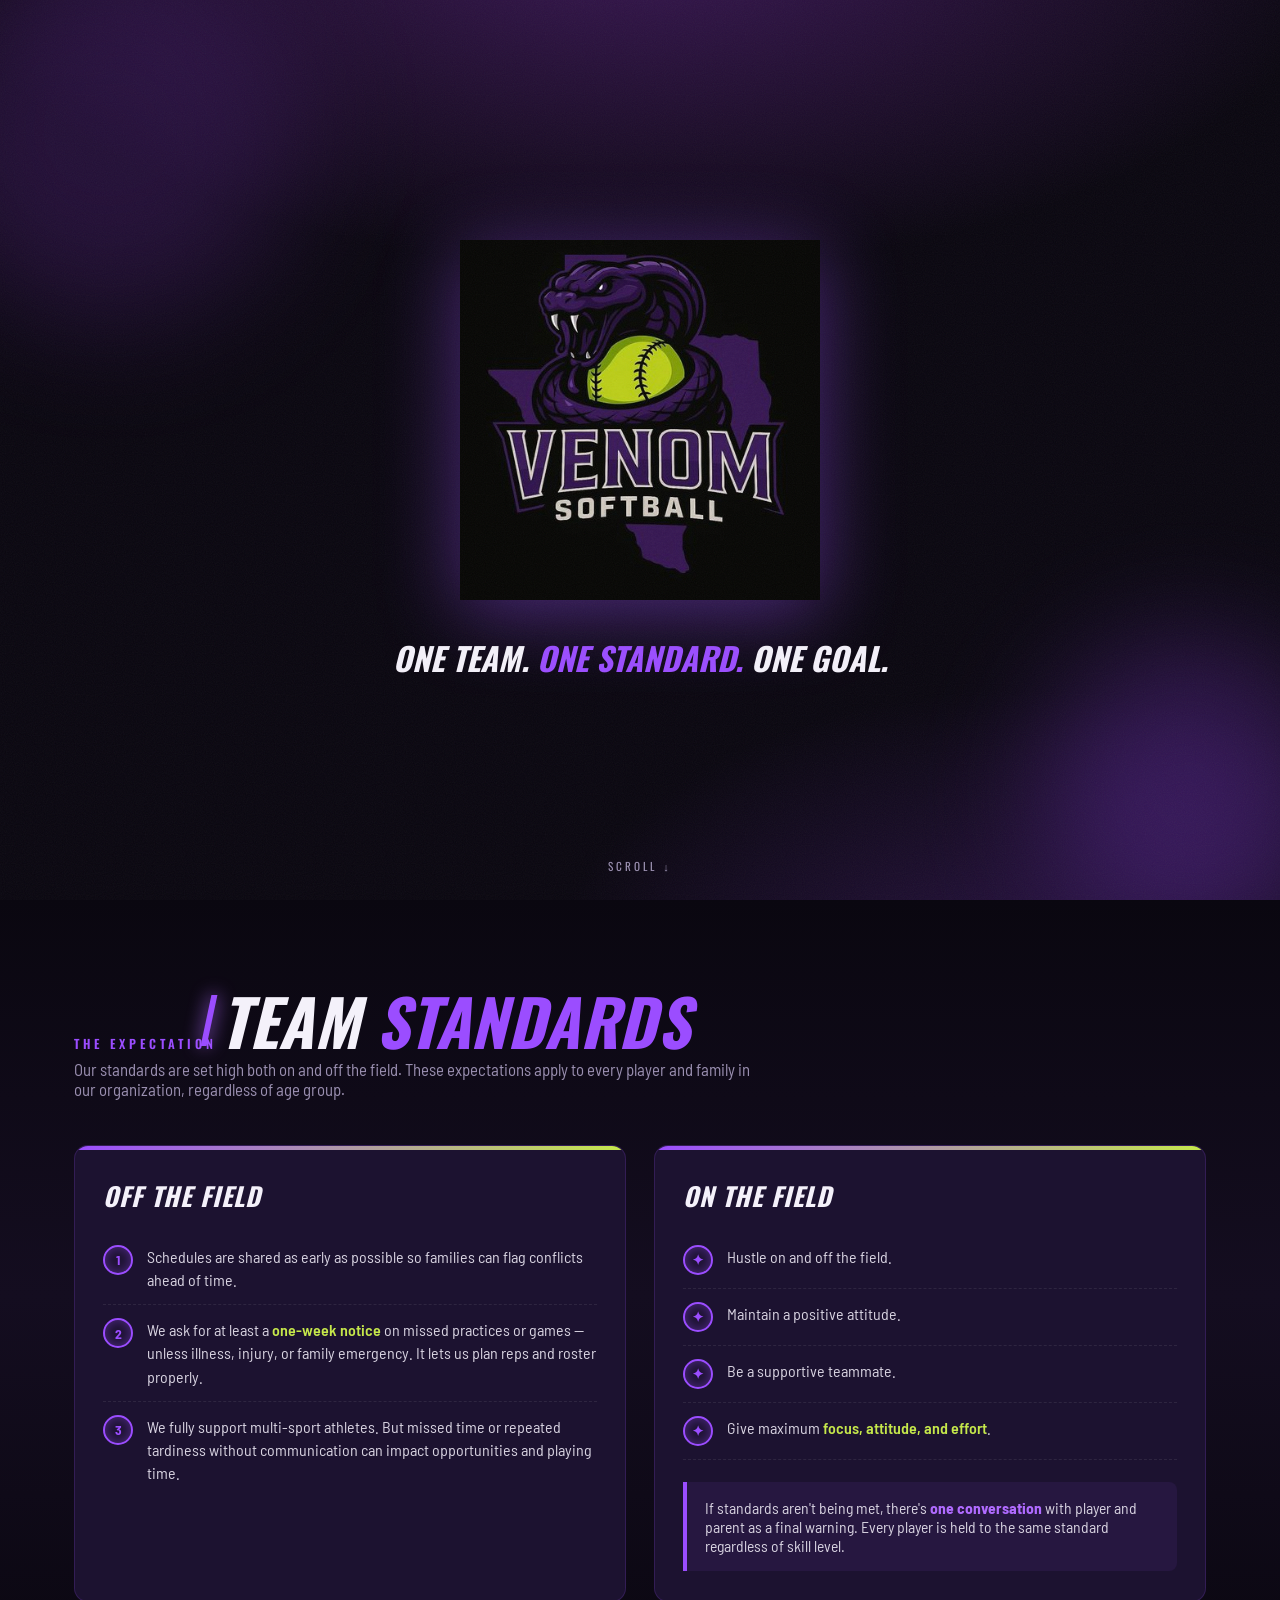
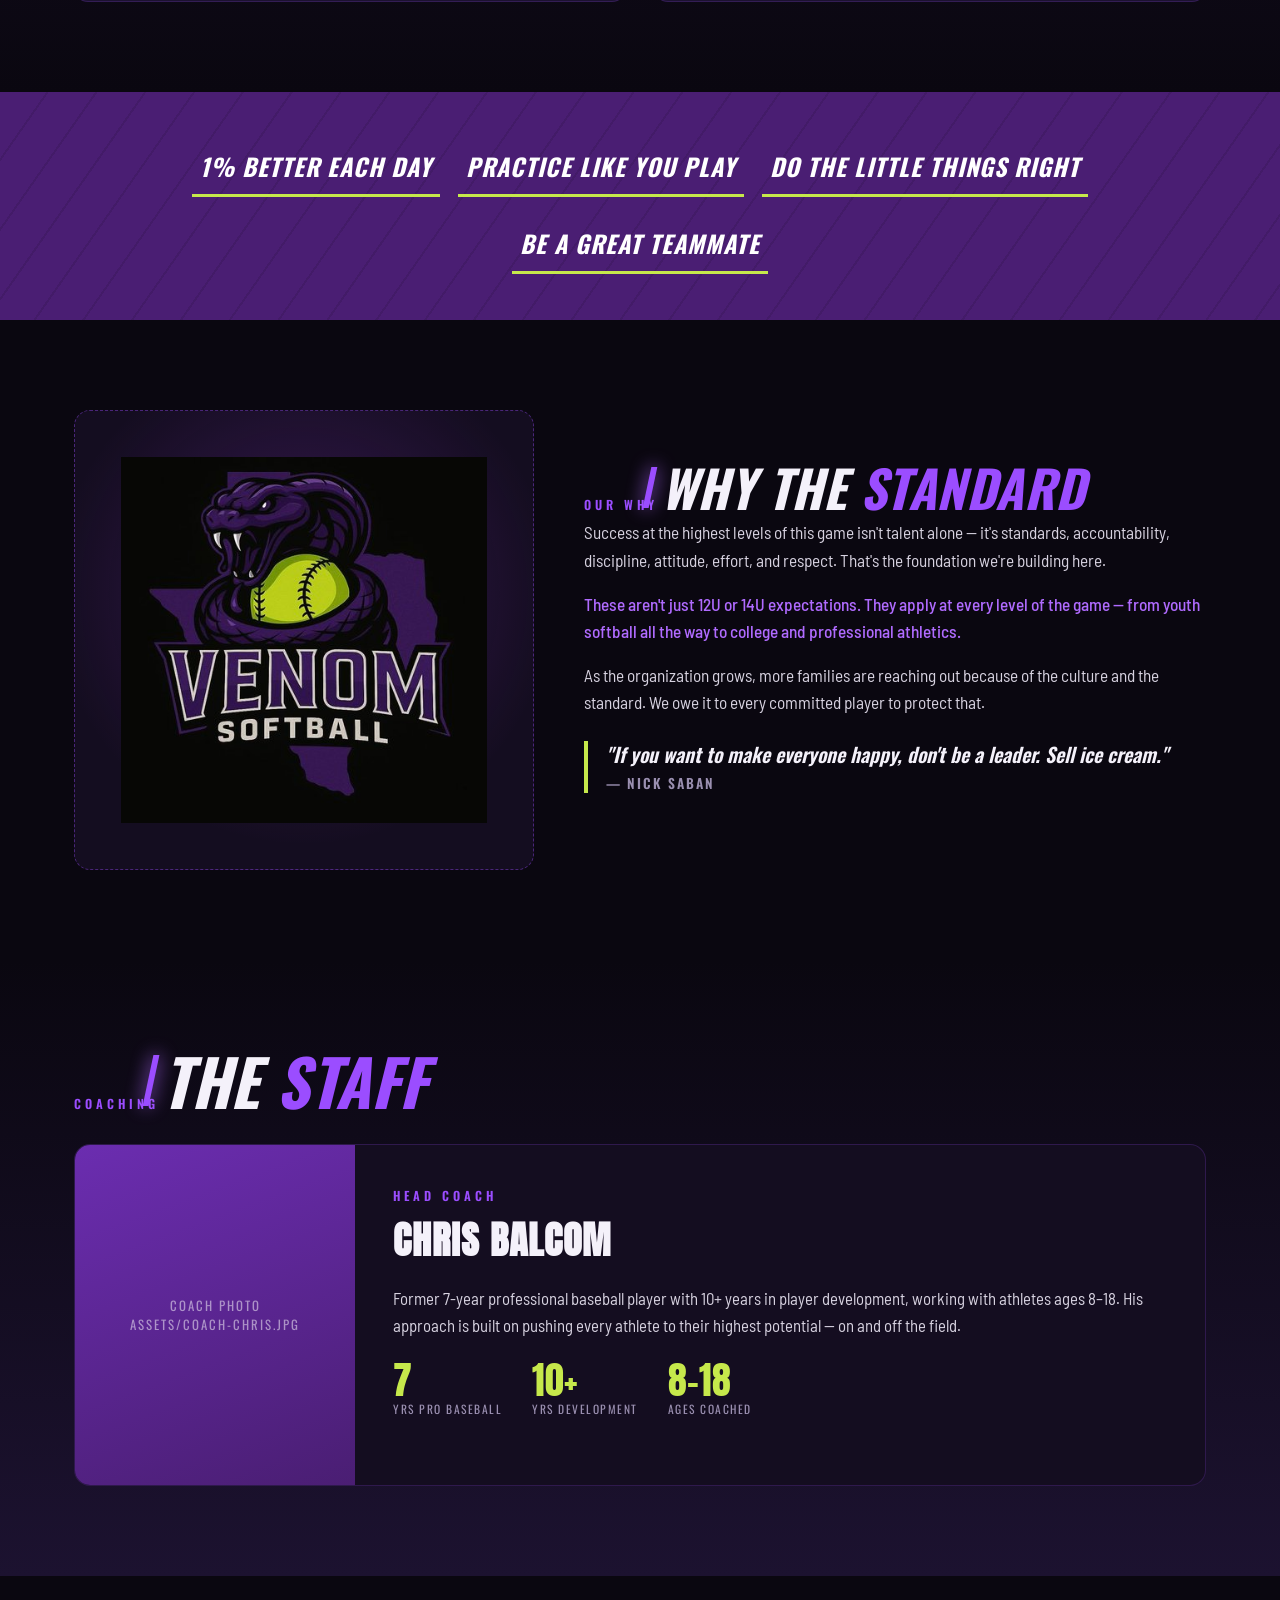
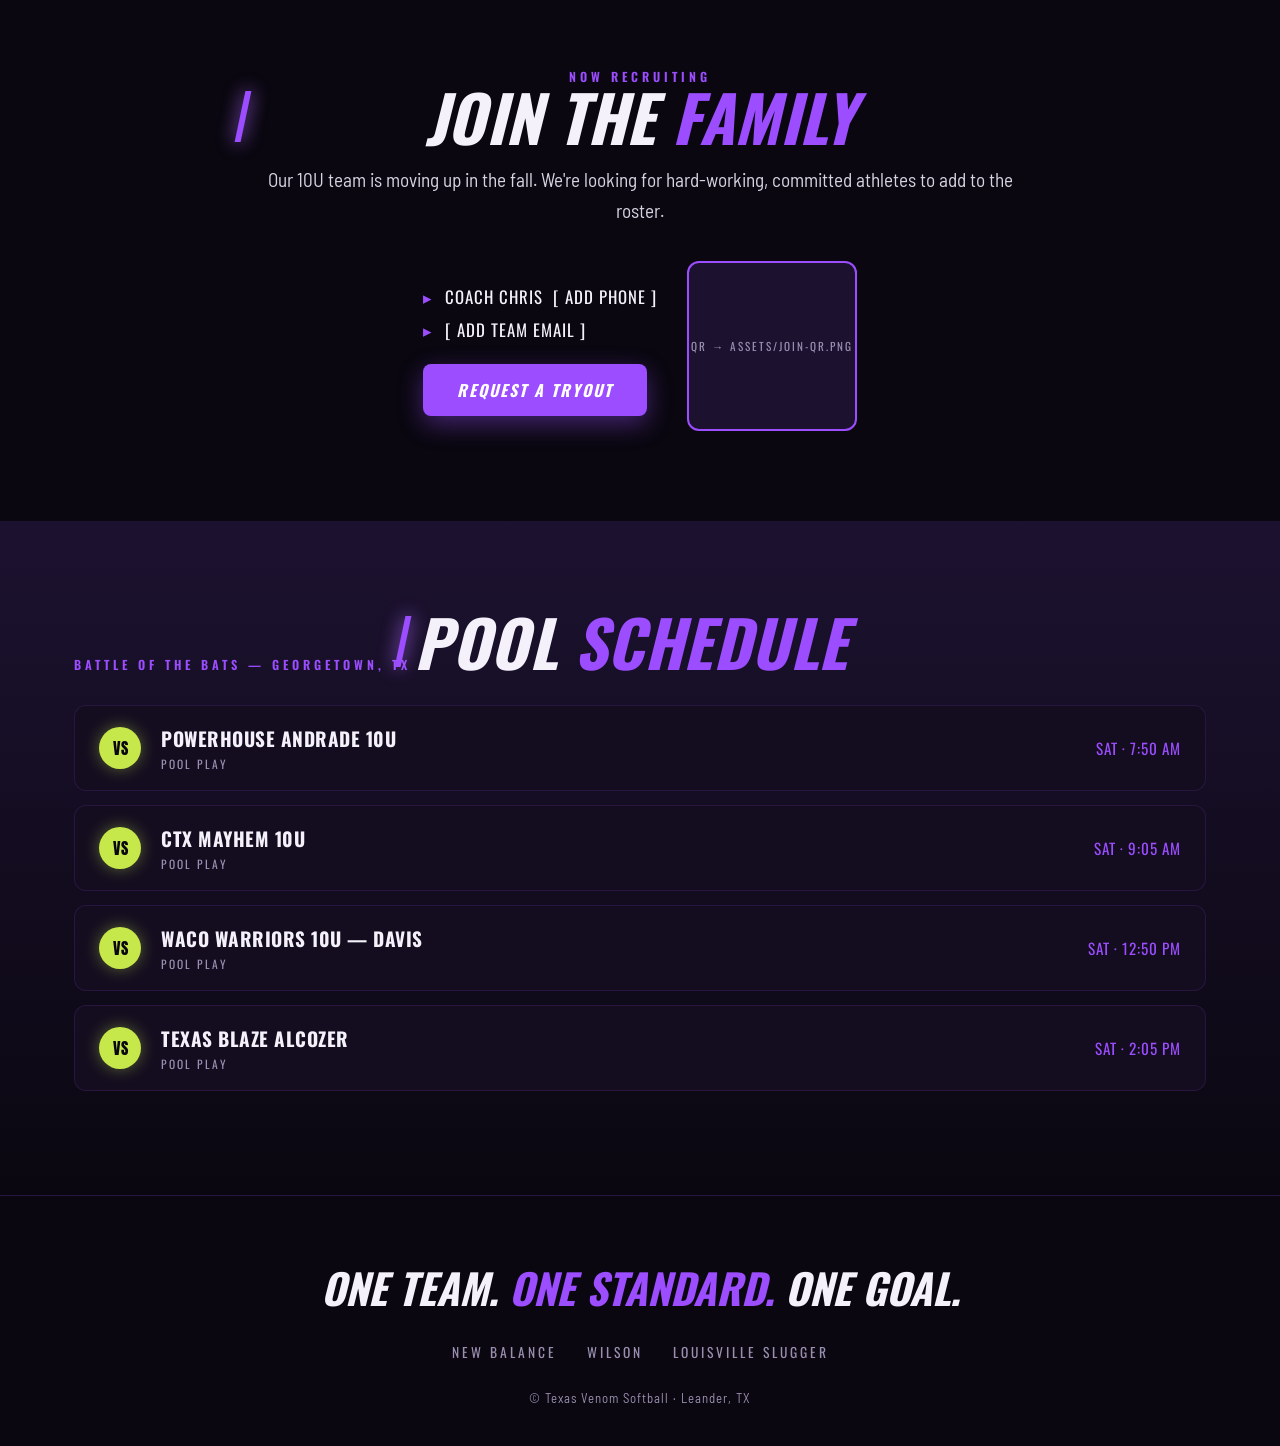
==== commit 8aab33e5: "Add files via upload" ====
--- a/apps/team-template/venom/index.html
+++ b/apps/team-template/venom/index.html
@@ -9,6 +9,7 @@
 <link href="https://fonts.googleapis.com/css2?family=Anton&family=Oswald:ital,wght@0,400;0,600;0,700;1,600;1,700&family=Barlow+Semi+Condensed:ital,wght@0,400;0,500;0,600;1,500&display=swap" rel="stylesheet">
 <style>
   :root{
+    --logo:url("[data-uri]");
     --black:#0a0710;
     --panel:#140d20;
     --panel-2:#1c1230;
@@ -72,7 +73,7 @@
   .hero .splatter.a{width:380px;height:380px;background:var(--purple);top:-60px;left:-80px}
   .hero .splatter.b{width:300px;height:300px;background:var(--purple-mid);bottom:-40px;right:-60px}
   .hero-logo{
-    width:min(360px,72vw);height:auto;position:relative;z-index:2;
+    width:min(360px,72vw);aspect-ratio:1;background:var(--logo) center/contain no-repeat;position:relative;z-index:2;
     filter:drop-shadow(0 12px 40px rgba(155,77,255,.45));
     opacity:0;transform:translateY(20px) scale(.96);
     animation:rise .9s .1s cubic-bezier(.2,.7,.2,1) forwards;
@@ -167,6 +168,7 @@
     display:grid;place-items:center;overflow:hidden;
   }
   .why-logo-slot img{width:80%;height:auto}
+  .why-logo-img{width:80%;aspect-ratio:1;background:var(--logo) center/contain no-repeat}
   .why-body p{font-size:1.08rem;line-height:1.6;color:var(--silver);margin-bottom:16px}
   .why-body .hl{color:var(--purple-glow);font-weight:500}
   .pull{
@@ -259,9 +261,7 @@
   <div class="splatter a"></div>
   <div class="splatter b"></div>
 
-  <!-- Drop the team mascot logo at assets/venom-logo.png. If absent, the wordmark below shows. -->
-  <img class="hero-logo" src="assets/venom-logo.png" alt="Texas Venom Softball"
-       onerror="this.style.display='none';document.getElementById('wm').style.display='block'">
+  <div class="hero-logo" role="img" aria-label="Texas Venom Softball"></div>
 
   <div id="wm" class="hero-logo-fallback" style="display:none">
     <div class="hero-state">Texas</div>
@@ -314,8 +314,7 @@
 <section class="why">
   <div class="wrap why-grid">
     <div class="why-logo-slot">
-      <img src="assets/venom-logo.png" alt="Venom Softball"
-           onerror="this.parentNode.innerHTML='<span style=&quot;color:var(--muted);font-family:var(--font-head);letter-spacing:2px&quot;>LOGO</span>'">
+      <div class="why-logo-img" role="img" aria-label="Venom Softball"></div>
     </div>
     <div class="why-body">
       <span class="eyebrow">Our Why</span>
